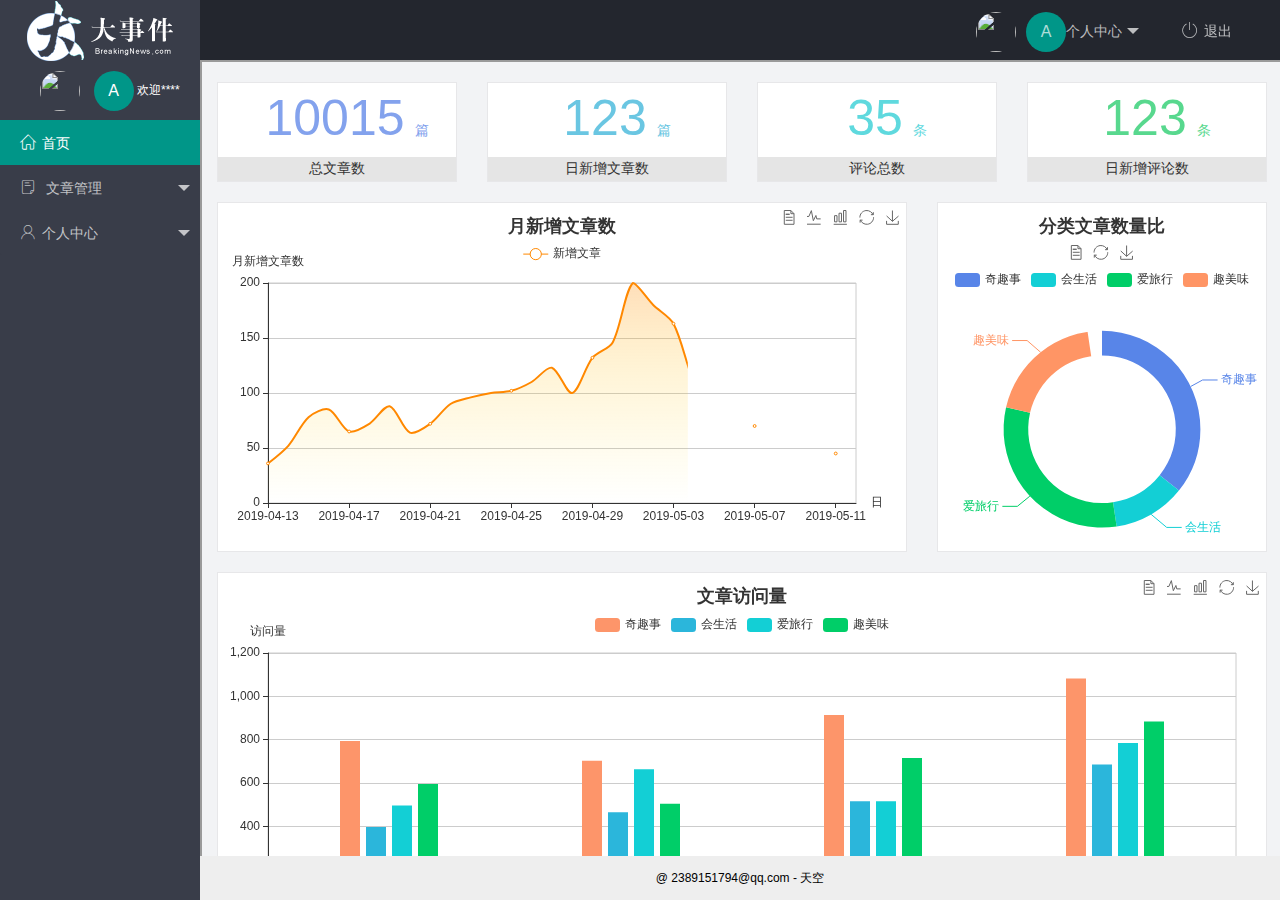
==== index.html @ f1000de2 "完成了主页功能的开发" ====
<!DOCTYPE html>
<html lang="zh">
	<head>
		<meta charset="UTF-8">
		<meta name="viewport" content="width=device-width, initial-scale=1.0">
		<meta http-equiv="X-UA-Compatible" content="ie=edge">
		<link rel="stylesheet" type="text/css" href="assets/lib/layui/css/layui.css" />
		<link rel="stylesheet" type="text/css" href="assets/fonts/iconfont.css" />
		<link rel="stylesheet" type="text/css" href="assets/css/index.css" />
		<title>后台主页</title>
	</head>
	<body>
		<div class="layui-layout layui-layout-admin">
			<div class="layui-header">
				<div class="layui-logo layui-hide-xs layui-bg-black">
					<img src="assets/images/logo.png">
				</div>

				<ul class="layui-nav layui-layout-right">
					<li class="layui-nav-item layui-hide layui-show-md-inline-block">
						<a href="javascript:;">
							<img src="//tva1.sinaimg.cn/crop.0.0.118.118.180/5db11ff4gw1e77d3nqrv8j203b03cweg.jpg"
								class="layui-nav-img"><span class="text-avatar">A</span>个人中心</a>
						<dl class="layui-nav-child">
							<dd><a href="">基本资料</a></dd>
							<dd><a href="">更换头像</a></dd>
							<dd><a href="">重置密码</a></dd>
						</dl>
					</li>
					<li class="layui-nav-item" lay-header-event="menuRight" lay-unselect>
						<a id="btnlogout" href="javascript:;">
							<i class="layui-icon"><span class="iconfont icon-tuichu"></span>退出</i>
						</a>
					</li>
				</ul>
			</div>

			<div class="layui-side layui-bg-black">
				<div class="layui-side-scroll">
					<div class="touxiang">
						<img src="//tva1.sinaimg.cn/crop.0.0.118.118.180/5db11ff4gw1e77d3nqrv8j203b03cweg.jpg"
							class="layui-nav-img">
						<span class="text-avatar">A</span>
						<span id="welcome">欢迎****</span>
					</div>
					<!-- 左侧导航区域（可配合layui已有的垂直导航） -->
					<ul class="layui-nav layui-nav-tree" lay-shrink="all">
						<li class="layui-nav-item layui-this"><a href="home/dashboard.html" target="fm"><span
									class="iconfont icon-home"></span>首页</a></li>
						<li class="layui-nav-item">
							<a class="" href="javascript:;">
								<span class="iconfont icon-16"></span>
								文章管理</a>
							<dl class="layui-nav-child">
								<dd><a href="javascript:;"><i class="layui-icon layui-icon-app"></i>文章类别</a></dd>
								<dd><a href="javascript:;"><i class="layui-icon layui-icon-app"></i>文章列表</a></dd>
								<dd><a href="javascript:;"><i class="layui-icon layui-icon-app"></i>发布文章</a></dd>
							</dl>
						</li>
						<li class="layui-nav-item">
							<a href="javascript:;">
								<span class="iconfont icon-user"></span>个人中心</a>
							<dl class="layui-nav-child">
								<dd><a href="javascript:;"><i class="layui-icon layui-icon-app"></i>基本资料</a></dd>
								<dd><a href="javascript:;"><i class="layui-icon layui-icon-app"></i>更换头像</a></dd>
								<dd><a href="javascript:;"><i class="layui-icon layui-icon-app"></i>重置密码</a></dd>
							</dl>
						</li>
					</ul>
				</div>
			</div>

			<div class="layui-body">
				<!-- 内容主体区域 -->
				<iframe name="fm" src="home/dashboard.html"></iframe>
			</div>

			<div class="layui-footer">
				<!-- 底部固定区域 -->
				@ 2389151794@qq.com - 天空
			</div>
		</div>
		<!-- 导入layui的js文件 -->
		<script src="assets/lib/layui/layui.all.js" type="text/javascript" charset="utf-8"></script>
		<!-- 导入jQuery -->
		<script src="./assets/lib/jquery.js" type="text/javascript" charset="utf-8"></script>
		<!-- 导入拼接url的js文件 -->
		<script src="assets/js/baseAPI.js" type="text/javascript" charset="utf-8"></script>
		<!-- 导入自己的js文件 -->
		<script src="assets/js/index.js" type="text/javascript" charset="utf-8"></script>
		<script>
			//JS 
			layui.use(['element', 'layer', 'util'], function() {
				var element = layui.element,
					layer = layui.layer,
					util = layui.util,
					$ = layui.$;

				//头部事件
				util.event('lay-header-event', {
					//左侧菜单事件
					menuLeft: function(othis) {
						layer.msg('展开左侧菜单的操作', {
							icon: 0
						});
					},
					// menuRight: function() {
					// 	layer.open({
					// 		type: 1,
					// 		content: '<div style="padding: 15px;">处理右侧面板的操作</div>',
					// 		area: ['260px', '100%'],
					// 		offset: 'rt' //右上角
					// 			,
					// 		anim: 5,
					// 		shadeClose: true
					// 	});
					// }
				});

			});
		</script>
	</body>
</html>
---- assets/lib/layui/css/layui.css ----
/** layui-v2.5.5 MIT License By https://www.layui.com */
 .layui-inline,img{display:inline-block;vertical-align:middle}h1,h2,h3,h4,h5,h6{font-weight:400}.layui-edge,.layui-header,.layui-inline,.layui-main{position:relative}.layui-body,.layui-edge,.layui-elip{overflow:hidden}.layui-btn,.layui-edge,.layui-inline,img{vertical-align:middle}.layui-btn,.layui-disabled,.layui-icon,.layui-unselect{-moz-user-select:none;-webkit-user-select:none;-ms-user-select:none}.layui-elip,.layui-form-checkbox span,.layui-form-pane .layui-form-label{text-overflow:ellipsis;white-space:nowrap}.layui-breadcrumb,.layui-tree-btnGroup{visibility:hidden}blockquote,body,button,dd,div,dl,dt,form,h1,h2,h3,h4,h5,h6,input,li,ol,p,pre,td,textarea,th,ul{margin:0;padding:0;-webkit-tap-highlight-color:rgba(0,0,0,0)}a:active,a:hover{outline:0}img{border:none}li{list-style:none}table{border-collapse:collapse;border-spacing:0}h4,h5,h6{font-size:100%}button,input,optgroup,option,select,textarea{font-family:inherit;font-size:inherit;font-style:inherit;font-weight:inherit;outline:0}pre{white-space:pre-wrap;white-space:-moz-pre-wrap;white-space:-pre-wrap;white-space:-o-pre-wrap;word-wrap:break-word}body{line-height:24px;font:14px Helvetica Neue,Helvetica,PingFang SC,Tahoma,Arial,sans-serif}hr{height:1px;margin:10px 0;border:0;clear:both}a{color:#333;text-decoration:none}a:hover{color:#777}a cite{font-style:normal;*cursor:pointer}.layui-border-box,.layui-border-box *{box-sizing:border-box}.layui-box,.layui-box *{box-sizing:content-box}.layui-clear{clear:both;*zoom:1}.layui-clear:after{content:'\20';clear:both;*zoom:1;display:block;height:0}.layui-inline{*display:inline;*zoom:1}.layui-edge{display:inline-block;width:0;height:0;border-width:6px;border-style:dashed;border-color:transparent}.layui-edge-top{top:-4px;border-bottom-color:#999;border-bottom-style:solid}.layui-edge-right{border-left-color:#999;border-left-style:solid}.layui-edge-bottom{top:2px;border-top-color:#999;border-top-style:solid}.layui-edge-left{border-right-color:#999;border-right-style:solid}.layui-disabled,.layui-disabled:hover{color:#d2d2d2!important;cursor:not-allowed!important}.layui-circle{border-radius:100%}.layui-show{display:block!important}.layui-hide{display:none!important}@font-face{font-family:layui-icon;src:url(../font/iconfont.eot?v=250);src:url(../font/iconfont.eot?v=250#iefix) format('embedded-opentype'),url(../font/iconfont.woff2?v=250) format('woff2'),url(../font/iconfont.woff?v=250) format('woff'),url(../font/iconfont.ttf?v=250) format('truetype'),url(../font/iconfont.svg?v=250#layui-icon) format('svg')}.layui-icon{font-family:layui-icon!important;font-size:16px;font-style:normal;-webkit-font-smoothing:antialiased;-moz-osx-font-smoothing:grayscale}.layui-icon-reply-fill:before{content:"\e611"}.layui-icon-set-fill:before{content:"\e614"}.layui-icon-menu-fill:before{content:"\e60f"}.layui-icon-search:before{content:"\e615"}.layui-icon-share:before{content:"\e641"}.layui-icon-set-sm:before{content:"\e620"}.layui-icon-engine:before{content:"\e628"}.layui-icon-close:before{content:"\1006"}.layui-icon-close-fill:before{content:"\1007"}.layui-icon-chart-screen:before{content:"\e629"}.layui-icon-star:before{content:"\e600"}.layui-icon-circle-dot:before{content:"\e617"}.layui-icon-chat:before{content:"\e606"}.layui-icon-release:before{content:"\e609"}.layui-icon-list:before{content:"\e60a"}.layui-icon-chart:before{content:"\e62c"}.layui-icon-ok-circle:before{content:"\1005"}.layui-icon-layim-theme:before{content:"\e61b"}.layui-icon-table:before{content:"\e62d"}.layui-icon-right:before{content:"\e602"}.layui-icon-left:before{content:"\e603"}.layui-icon-cart-simple:before{content:"\e698"}.layui-icon-face-cry:before{content:"\e69c"}.layui-icon-face-smile:before{content:"\e6af"}.layui-icon-survey:before{content:"\e6b2"}.layui-icon-tree:before{content:"\e62e"}.layui-icon-upload-circle:before{content:"\e62f"}.layui-icon-add-circle:before{content:"\e61f"}.layui-icon-download-circle:before{content:"\e601"}.layui-icon-templeate-1:before{content:"\e630"}.layui-icon-util:before{content:"\e631"}.layui-icon-face-surprised:before{content:"\e664"}.layui-icon-edit:before{content:"\e642"}.layui-icon-speaker:before{content:"\e645"}.layui-icon-down:before{content:"\e61a"}.layui-icon-file:before{content:"\e621"}.layui-icon-layouts:before{content:"\e632"}.layui-icon-rate-half:before{content:"\e6c9"}.layui-icon-add-circle-fine:before{content:"\e608"}.layui-icon-prev-circle:before{content:"\e633"}.layui-icon-read:before{content:"\e705"}.layui-icon-404:before{content:"\e61c"}.layui-icon-carousel:before{content:"\e634"}.layui-icon-help:before{content:"\e607"}.layui-icon-code-circle:before{content:"\e635"}.layui-icon-water:before{content:"\e636"}.layui-icon-username:before{content:"\e66f"}.layui-icon-find-fill:before{content:"\e670"}.layui-icon-about:before{content:"\e60b"}.layui-icon-location:before{content:"\e715"}.layui-icon-up:before{content:"\e619"}.layui-icon-pause:before{content:"\e651"}.layui-icon-date:before{content:"\e637"}.layui-icon-layim-uploadfile:before{content:"\e61d"}.layui-icon-delete:before{content:"\e640"}.layui-icon-play:before{content:"\e652"}.layui-icon-top:before{content:"\e604"}.layui-icon-friends:before{content:"\e612"}.layui-icon-refresh-3:before{content:"\e9aa"}.layui-icon-ok:before{content:"\e605"}.layui-icon-layer:before{content:"\e638"}.layui-icon-face-smile-fine:before{content:"\e60c"}.layui-icon-dollar:before{content:"\e659"}.layui-icon-group:before{content:"\e613"}.layui-icon-layim-download:before{content:"\e61e"}.layui-icon-picture-fine:before{content:"\e60d"}.layui-icon-link:before{content:"\e64c"}.layui-icon-diamond:before{content:"\e735"}.layui-icon-log:before{content:"\e60e"}.layui-icon-rate-solid:before{content:"\e67a"}.layui-icon-fonts-del:before{content:"\e64f"}.layui-icon-unlink:before{content:"\e64d"}.layui-icon-fonts-clear:before{content:"\e639"}.layui-icon-triangle-r:before{content:"\e623"}.layui-icon-circle:before{content:"\e63f"}.layui-icon-radio:before{content:"\e643"}.layui-icon-align-center:before{content:"\e647"}.layui-icon-align-right:before{content:"\e648"}.layui-icon-align-left:before{content:"\e649"}.layui-icon-loading-1:before{content:"\e63e"}.layui-icon-return:before{content:"\e65c"}.layui-icon-fonts-strong:before{content:"\e62b"}.layui-icon-upload:before{content:"\e67c"}.layui-icon-dialogue:before{content:"\e63a"}.layui-icon-video:before{content:"\e6ed"}.layui-icon-headset:before{content:"\e6fc"}.layui-icon-cellphone-fine:before{content:"\e63b"}.layui-icon-add-1:before{content:"\e654"}.layui-icon-face-smile-b:before{content:"\e650"}.layui-icon-fonts-html:before{content:"\e64b"}.layui-icon-form:before{content:"\e63c"}.layui-icon-cart:before{content:"\e657"}.layui-icon-camera-fill:before{content:"\e65d"}.layui-icon-tabs:before{content:"\e62a"}.layui-icon-fonts-code:before{content:"\e64e"}.layui-icon-fire:before{content:"\e756"}.layui-icon-set:before{content:"\e716"}.layui-icon-fonts-u:before{content:"\e646"}.layui-icon-triangle-d:before{content:"\e625"}.layui-icon-tips:before{content:"\e702"}.layui-icon-picture:before{content:"\e64a"}.layui-icon-more-vertical:before{content:"\e671"}.layui-icon-flag:before{content:"\e66c"}.layui-icon-loading:before{content:"\e63d"}.layui-icon-fonts-i:before{content:"\e644"}.layui-icon-refresh-1:before{content:"\e666"}.layui-icon-rmb:before{content:"\e65e"}.layui-icon-home:before{content:"\e68e"}.layui-icon-user:before{content:"\e770"}.layui-icon-notice:before{content:"\e667"}.layui-icon-login-weibo:before{content:"\e675"}.layui-icon-voice:before{content:"\e688"}.layui-icon-upload-drag:before{content:"\e681"}.layui-icon-login-qq:before{content:"\e676"}.layui-icon-snowflake:before{content:"\e6b1"}.layui-icon-file-b:before{content:"\e655"}.layui-icon-template:before{content:"\e663"}.layui-icon-auz:before{content:"\e672"}.layui-icon-console:before{content:"\e665"}.layui-icon-app:before{content:"\e653"}.layui-icon-prev:before{content:"\e65a"}.layui-icon-website:before{content:"\e7ae"}.layui-icon-next:before{content:"\e65b"}.layui-icon-component:before{content:"\e857"}.layui-icon-more:before{content:"\e65f"}.layui-icon-login-wechat:before{content:"\e677"}.layui-icon-shrink-right:before{content:"\e668"}.layui-icon-spread-left:before{content:"\e66b"}.layui-icon-camera:before{content:"\e660"}.layui-icon-note:before{content:"\e66e"}.layui-icon-refresh:before{content:"\e669"}.layui-icon-female:before{content:"\e661"}.layui-icon-male:before{content:"\e662"}.layui-icon-password:before{content:"\e673"}.layui-icon-senior:before{content:"\e674"}.layui-icon-theme:before{content:"\e66a"}.layui-icon-tread:before{content:"\e6c5"}.layui-icon-praise:before{content:"\e6c6"}.layui-icon-star-fill:before{content:"\e658"}.layui-icon-rate:before{content:"\e67b"}.layui-icon-template-1:before{content:"\e656"}.layui-icon-vercode:before{content:"\e679"}.layui-icon-cellphone:before{content:"\e678"}.layui-icon-screen-full:before{content:"\e622"}.layui-icon-screen-restore:before{content:"\e758"}.layui-icon-cols:before{content:"\e610"}.layui-icon-export:before{content:"\e67d"}.layui-icon-print:before{content:"\e66d"}.layui-icon-slider:before{content:"\e714"}.layui-icon-addition:before{content:"\e624"}.layui-icon-subtraction:before{content:"\e67e"}.layui-icon-service:before{content:"\e626"}.layui-icon-transfer:before{content:"\e691"}.layui-main{width:1140px;margin:0 auto}.layui-header{z-index:1000;height:60px}.layui-header a:hover{transition:all .5s;-webkit-transition:all .5s}.layui-side{position:fixed;left:0;top:0;bottom:0;z-index:999;width:200px;overflow-x:hidden}.layui-side-scroll{position:relative;width:220px;height:100%;overflow-x:hidden}.layui-body{position:absolute;left:200px;right:0;top:0;bottom:0;z-index:998;width:auto;overflow-y:auto;box-sizing:border-box}.layui-layout-body{overflow:hidden}.layui-layout-admin .layui-header{background-color:#23262E}.layui-layout-admin .layui-side{top:60px;width:200px;overflow-x:hidden}.layui-layout-admin .layui-body{position:fixed;top:60px;bottom:44px}.layui-layout-admin .layui-main{width:auto;margin:0 15px}.layui-layout-admin .layui-footer{position:fixed;left:200px;right:0;bottom:0;height:44px;line-height:44px;padding:0 15px;background-color:#eee}.layui-layout-admin .layui-logo{position:absolute;left:0;top:0;width:200px;height:100%;line-height:60px;text-align:center;color:#009688;font-size:16px}.layui-layout-admin .layui-header .layui-nav{background:0 0}.layui-layout-left{position:absolute!important;left:200px;top:0}.layui-layout-right{position:absolute!important;right:0;top:0}.layui-container{position:relative;margin:0 auto;padding:0 15px;box-sizing:border-box}.layui-fluid{position:relative;margin:0 auto;padding:0 15px}.layui-row:after,.layui-row:before{content:'';display:block;clear:both}.layui-col-lg1,.layui-col-lg10,.layui-col-lg11,.layui-col-lg12,.layui-col-lg2,.layui-col-lg3,.layui-col-lg4,.layui-col-lg5,.layui-col-lg6,.layui-col-lg7,.layui-col-lg8,.layui-col-lg9,.layui-col-md1,.layui-col-md10,.layui-col-md11,.layui-col-md12,.layui-col-md2,.layui-col-md3,.layui-col-md4,.layui-col-md5,.layui-col-md6,.layui-col-md7,.layui-col-md8,.layui-col-md9,.layui-col-sm1,.layui-col-sm10,.layui-col-sm11,.layui-col-sm12,.layui-col-sm2,.layui-col-sm3,.layui-col-sm4,.layui-col-sm5,.layui-col-sm6,.layui-col-sm7,.layui-col-sm8,.layui-col-sm9,.layui-col-xs1,.layui-col-xs10,.layui-col-xs11,.layui-col-xs12,.layui-col-xs2,.layui-col-xs3,.layui-col-xs4,.layui-col-xs5,.layui-col-xs6,.layui-col-xs7,.layui-col-xs8,.layui-col-xs9{position:relative;display:block;box-sizing:border-box}.layui-col-xs1,.layui-col-xs10,.layui-col-xs11,.layui-col-xs12,.layui-col-xs2,.layui-col-xs3,.layui-col-xs4,.layui-col-xs5,.layui-col-xs6,.layui-col-xs7,.layui-col-xs8,.layui-col-xs9{float:left}.layui-col-xs1{width:8.33333333%}.layui-col-xs2{width:16.66666667%}.layui-col-xs3{width:25%}.layui-col-xs4{width:33.33333333%}.layui-col-xs5{width:41.66666667%}.layui-col-xs6{width:50%}.layui-col-xs7{width:58.33333333%}.layui-col-xs8{width:66.66666667%}.layui-col-xs9{width:75%}.layui-col-xs10{width:83.33333333%}.layui-col-xs11{width:91.66666667%}.layui-col-xs12{width:100%}.layui-col-xs-offset1{margin-left:8.33333333%}.layui-col-xs-offset2{margin-left:16.66666667%}.layui-col-xs-offset3{margin-left:25%}.layui-col-xs-offset4{margin-left:33.33333333%}.layui-col-xs-offset5{margin-left:41.66666667%}.layui-col-xs-offset6{margin-left:50%}.layui-col-xs-offset7{margin-left:58.33333333%}.layui-col-xs-offset8{margin-left:66.66666667%}.layui-col-xs-offset9{margin-left:75%}.layui-col-xs-offset10{margin-left:83.33333333%}.layui-col-xs-offset11{margin-left:91.66666667%}.layui-col-xs-offset12{margin-left:100%}@media screen and (max-width:768px){.layui-hide-xs{display:none!important}.layui-show-xs-block{display:block!important}.layui-show-xs-inline{display:inline!important}.layui-show-xs-inline-block{display:inline-block!important}}@media screen and (min-width:768px){.layui-container{width:750px}.layui-hide-sm{display:none!important}.layui-show-sm-block{display:block!important}.layui-show-sm-inline{display:inline!important}.layui-show-sm-inline-block{display:inline-block!important}.layui-col-sm1,.layui-col-sm10,.layui-col-sm11,.layui-col-sm12,.layui-col-sm2,.layui-col-sm3,.layui-col-sm4,.layui-col-sm5,.layui-col-sm6,.layui-col-sm7,.layui-col-sm8,.layui-col-sm9{float:left}.layui-col-sm1{width:8.33333333%}.layui-col-sm2{width:16.66666667%}.layui-col-sm3{width:25%}.layui-col-sm4{width:33.33333333%}.layui-col-sm5{width:41.66666667%}.layui-col-sm6{width:50%}.layui-col-sm7{width:58.33333333%}.layui-col-sm8{width:66.66666667%}.layui-col-sm9{width:75%}.layui-col-sm10{width:83.33333333%}.layui-col-sm11{width:91.66666667%}.layui-col-sm12{width:100%}.layui-col-sm-offset1{margin-left:8.33333333%}.layui-col-sm-offset2{margin-left:16.66666667%}.layui-col-sm-offset3{margin-left:25%}.layui-col-sm-offset4{margin-left:33.33333333%}.layui-col-sm-offset5{margin-left:41.66666667%}.layui-col-sm-offset6{margin-left:50%}.layui-col-sm-offset7{margin-left:58.33333333%}.layui-col-sm-offset8{margin-left:66.66666667%}.layui-col-sm-offset9{margin-left:75%}.layui-col-sm-offset10{margin-left:83.33333333%}.layui-col-sm-offset11{margin-left:91.66666667%}.layui-col-sm-offset12{margin-left:100%}}@media screen and (min-width:992px){.layui-container{width:970px}.layui-hide-md{display:none!important}.layui-show-md-block{display:block!important}.layui-show-md-inline{display:inline!important}.layui-show-md-inline-block{display:inline-block!important}.layui-col-md1,.layui-col-md10,.layui-col-md11,.layui-col-md12,.layui-col-md2,.layui-col-md3,.layui-col-md4,.layui-col-md5,.layui-col-md6,.layui-col-md7,.layui-col-md8,.layui-col-md9{float:left}.layui-col-md1{width:8.33333333%}.layui-col-md2{width:16.66666667%}.layui-col-md3{width:25%}.layui-col-md4{width:33.33333333%}.layui-col-md5{width:41.66666667%}.layui-col-md6{width:50%}.layui-col-md7{width:58.33333333%}.layui-col-md8{width:66.66666667%}.layui-col-md9{width:75%}.layui-col-md10{width:83.33333333%}.layui-col-md11{width:91.66666667%}.layui-col-md12{width:100%}.layui-col-md-offset1{margin-left:8.33333333%}.layui-col-md-offset2{margin-left:16.66666667%}.layui-col-md-offset3{margin-left:25%}.layui-col-md-offset4{margin-left:33.33333333%}.layui-col-md-offset5{margin-left:41.66666667%}.layui-col-md-offset6{margin-left:50%}.layui-col-md-offset7{margin-left:58.33333333%}.layui-col-md-offset8{margin-left:66.66666667%}.layui-col-md-offset9{margin-left:75%}.layui-col-md-offset10{margin-left:83.33333333%}.layui-col-md-offset11{margin-left:91.66666667%}.layui-col-md-offset12{margin-left:100%}}@media screen and (min-width:1200px){.layui-container{width:1170px}.layui-hide-lg{display:none!important}.layui-show-lg-block{display:block!important}.layui-show-lg-inline{display:inline!important}.layui-show-lg-inline-block{display:inline-block!important}.layui-col-lg1,.layui-col-lg10,.layui-col-lg11,.layui-col-lg12,.layui-col-lg2,.layui-col-lg3,.layui-col-lg4,.layui-col-lg5,.layui-col-lg6,.layui-col-lg7,.layui-col-lg8,.layui-col-lg9{float:left}.layui-col-lg1{width:8.33333333%}.layui-col-lg2{width:16.66666667%}.layui-col-lg3{width:25%}.layui-col-lg4{width:33.33333333%}.layui-col-lg5{width:41.66666667%}.layui-col-lg6{width:50%}.layui-col-lg7{width:58.33333333%}.layui-col-lg8{width:66.66666667%}.layui-col-lg9{width:75%}.layui-col-lg10{width:83.33333333%}.layui-col-lg11{width:91.66666667%}.layui-col-lg12{width:100%}.layui-col-lg-offset1{margin-left:8.33333333%}.layui-col-lg-offset2{margin-left:16.66666667%}.layui-col-lg-offset3{margin-left:25%}.layui-col-lg-offset4{margin-left:33.33333333%}.layui-col-lg-offset5{margin-left:41.66666667%}.layui-col-lg-offset6{margin-left:50%}.layui-col-lg-offset7{margin-left:58.33333333%}.layui-col-lg-offset8{margin-left:66.66666667%}.layui-col-lg-offset9{margin-left:75%}.layui-col-lg-offset10{margin-left:83.33333333%}.layui-col-lg-offset11{margin-left:91.66666667%}.layui-col-lg-offset12{margin-left:100%}}.layui-col-space1{margin:-.5px}.layui-col-space1>*{padding:.5px}.layui-col-space3{margin:-1.5px}.layui-col-space3>*{padding:1.5px}.layui-col-space5{margin:-2.5px}.layui-col-space5>*{padding:2.5px}.layui-col-space8{margin:-3.5px}.layui-col-space8>*{padding:3.5px}.layui-col-space10{margin:-5px}.layui-col-space10>*{padding:5px}.layui-col-space12{margin:-6px}.layui-col-space12>*{padding:6px}.layui-col-space15{margin:-7.5px}.layui-col-space15>*{padding:7.5px}.layui-col-space18{margin:-9px}.layui-col-space18>*{padding:9px}.layui-col-space20{margin:-10px}.layui-col-space20>*{padding:10px}.layui-col-space22{margin:-11px}.layui-col-space22>*{padding:11px}.layui-col-space25{margin:-12.5px}.layui-col-space25>*{padding:12.5px}.layui-col-space30{margin:-15px}.layui-col-space30>*{padding:15px}.layui-btn,.layui-input,.layui-select,.layui-textarea,.layui-upload-button{outline:0;-webkit-appearance:none;transition:all .3s;-webkit-transition:all .3s;box-sizing:border-box}.layui-elem-quote{margin-bottom:10px;padding:15px;line-height:22px;border-left:5px solid #009688;border-radius:0 2px 2px 0;background-color:#f2f2f2}.layui-quote-nm{border-style:solid;border-width:1px 1px 1px 5px;background:0 0}.layui-elem-field{margin-bottom:10px;padding:0;border-width:1px;border-style:solid}.layui-elem-field legend{margin-left:20px;padding:0 10px;font-size:20px;font-weight:300}.layui-field-title{margin:10px 0 20px;border-width:1px 0 0}.layui-field-box{padding:10px 15px}.layui-field-title .layui-field-box{padding:10px 0}.layui-progress{position:relative;height:6px;border-radius:20px;background-color:#e2e2e2}.layui-progress-bar{position:absolute;left:0;top:0;width:0;max-width:100%;height:6px;border-radius:20px;text-align:right;background-color:#5FB878;transition:all .3s;-webkit-transition:all .3s}.layui-progress-big,.layui-progress-big .layui-progress-bar{height:18px;line-height:18px}.layui-progress-text{position:relative;top:-20px;line-height:18px;font-size:12px;color:#666}.layui-progress-big .layui-progress-text{position:static;padding:0 10px;color:#fff}.layui-collapse{border-width:1px;border-style:solid;border-radius:2px}.layui-colla-content,.layui-colla-item{border-top-width:1px;border-top-style:solid}.layui-colla-item:first-child{border-top:none}.layui-colla-title{position:relative;height:42px;line-height:42px;padding:0 15px 0 35px;color:#333;background-color:#f2f2f2;cursor:pointer;font-size:14px;overflow:hidden}.layui-colla-content{display:none;padding:10px 15px;line-height:22px;color:#666}.layui-colla-icon{position:absolute;left:15px;top:0;font-size:14px}.layui-card{margin-bottom:15px;border-radius:2px;background-color:#fff;box-shadow:0 1px 2px 0 rgba(0,0,0,.05)}.layui-card:last-child{margin-bottom:0}.layui-card-header{position:relative;height:42px;line-height:42px;padding:0 15px;border-bottom:1px solid #f6f6f6;color:#333;border-radius:2px 2px 0 0;font-size:14px}.layui-bg-black,.layui-bg-blue,.layui-bg-cyan,.layui-bg-green,.layui-bg-orange,.layui-bg-red{color:#fff!important}.layui-card-body{position:relative;padding:10px 15px;line-height:24px}.layui-card-body[pad15]{padding:15px}.layui-card-body[pad20]{padding:20px}.layui-card-body .layui-table{margin:5px 0}.layui-card .layui-tab{margin:0}.layui-panel-window{position:relative;padding:15px;border-radius:0;border-top:5px solid #E6E6E6;background-color:#fff}.layui-auxiliar-moving{position:fixed;left:0;right:0;top:0;bottom:0;width:100%;height:100%;background:0 0;z-index:9999999999}.layui-form-label,.layui-form-mid,.layui-form-select,.layui-input-block,.layui-input-inline,.layui-textarea{position:relative}.layui-bg-red{background-color:#FF5722!important}.layui-bg-orange{background-color:#FFB800!important}.layui-bg-green{background-color:#009688!important}.layui-bg-cyan{background-color:#2F4056!important}.layui-bg-blue{background-color:#1E9FFF!important}.layui-bg-black{background-color:#393D49!important}.layui-bg-gray{background-color:#eee!important;color:#666!important}.layui-badge-rim,.layui-colla-content,.layui-colla-item,.layui-collapse,.layui-elem-field,.layui-form-pane .layui-form-item[pane],.layui-form-pane .layui-form-label,.layui-input,.layui-layedit,.layui-layedit-tool,.layui-quote-nm,.layui-select,.layui-tab-bar,.layui-tab-card,.layui-tab-title,.layui-tab-title .layui-this:after,.layui-textarea{border-color:#e6e6e6}.layui-timeline-item:before,hr{background-color:#e6e6e6}.layui-text{line-height:22px;font-size:14px;color:#666}.layui-text h1,.layui-text h2,.layui-text h3{font-weight:500;color:#333}.layui-text h1{font-size:30px}.layui-text h2{font-size:24px}.layui-text h3{font-size:18px}.layui-text a:not(.layui-btn){color:#01AAED}.layui-text a:not(.layui-btn):hover{text-decoration:underline}.layui-text ul{padding:5px 0 5px 15px}.layui-text ul li{margin-top:5px;list-style-type:disc}.layui-text em,.layui-word-aux{color:#999!important;padding:0 5px!important}.layui-btn{display:inline-block;height:38px;line-height:38px;padding:0 18px;background-color:#009688;color:#fff;white-space:nowrap;text-align:center;font-size:14px;border:none;border-radius:2px;cursor:pointer}.layui-btn:hover{opacity:.8;filter:alpha(opacity=80);color:#fff}.layui-btn:active{opacity:1;filter:alpha(opacity=100)}.layui-btn+.layui-btn{margin-left:10px}.layui-btn-container{font-size:0}.layui-btn-container .layui-btn{margin-right:10px;margin-bottom:10px}.layui-btn-container .layui-btn+.layui-btn{margin-left:0}.layui-table .layui-btn-container .layui-btn{margin-bottom:9px}.layui-btn-radius{border-radius:100px}.layui-btn .layui-icon{margin-right:3px;font-size:18px;vertical-align:bottom;vertical-align:middle\9}.layui-btn-primary{border:1px solid #C9C9C9;background-color:#fff;color:#555}.layui-btn-primary:hover{border-color:#009688;color:#333}.layui-btn-normal{background-color:#1E9FFF}.layui-btn-warm{background-color:#FFB800}.layui-btn-danger{background-color:#FF5722}.layui-btn-checked{background-color:#5FB878}.layui-btn-disabled,.layui-btn-disabled:active,.layui-btn-disabled:hover{border:1px solid #e6e6e6;background-color:#FBFBFB;color:#C9C9C9;cursor:not-allowed;opacity:1}.layui-btn-lg{height:44px;line-height:44px;padding:0 25px;font-size:16px}.layui-btn-sm{height:30px;line-height:30px;padding:0 10px;font-size:12px}.layui-btn-sm i{font-size:16px!important}.layui-btn-xs{height:22px;line-height:22px;padding:0 5px;font-size:12px}.layui-btn-xs i{font-size:14px!important}.layui-btn-group{display:inline-block;vertical-align:middle;font-size:0}.layui-btn-group .layui-btn{margin-left:0!important;margin-right:0!important;border-left:1px solid rgba(255,255,255,.5);border-radius:0}.layui-btn-group .layui-btn-primary{border-left:none}.layui-btn-group .layui-btn-primary:hover{border-color:#C9C9C9;color:#009688}.layui-btn-group .layui-btn:first-child{border-left:none;border-radius:2px 0 0 2px}.layui-btn-group .layui-btn-primary:first-child{border-left:1px solid #c9c9c9}.layui-btn-group .layui-btn:last-child{border-radius:0 2px 2px 0}.layui-btn-group .layui-btn+.layui-btn{margin-left:0}.layui-btn-group+.layui-btn-group{margin-left:10px}.layui-btn-fluid{width:100%}.layui-input,.layui-select,.layui-textarea{height:38px;line-height:1.3;line-height:38px\9;border-width:1px;border-style:solid;background-color:#fff;border-radius:2px}.layui-input::-webkit-input-placeholder,.layui-select::-webkit-input-placeholder,.layui-textarea::-webkit-input-placeholder{line-height:1.3}.layui-input,.layui-textarea{display:block;width:100%;padding-left:10px}.layui-input:hover,.layui-textarea:hover{border-color:#D2D2D2!important}.layui-input:focus,.layui-textarea:focus{border-color:#C9C9C9!important}.layui-textarea{min-height:100px;height:auto;line-height:20px;padding:6px 10px;resize:vertical}.layui-select{padding:0 10px}.layui-form input[type=checkbox],.layui-form input[type=radio],.layui-form select{display:none}.layui-form [lay-ignore]{display:initial}.layui-form-item{margin-bottom:15px;clear:both;*zoom:1}.layui-form-item:after{content:'\20';clear:both;*zoom:1;display:block;height:0}.layui-form-label{float:left;display:block;padding:9px 15px;width:80px;font-weight:400;line-height:20px;text-align:right}.layui-form-label-col{display:block;float:none;padding:9px 0;line-height:20px;text-align:left}.layui-form-item .layui-inline{margin-bottom:5px;margin-right:10px}.layui-input-block{margin-left:110px;min-height:36px}.layui-input-inline{display:inline-block;vertical-align:middle}.layui-form-item .layui-input-inline{float:left;width:190px;margin-right:10px}.layui-form-text .layui-input-inline{width:auto}.layui-form-mid{float:left;display:block;padding:9px 0!important;line-height:20px;margin-right:10px}.layui-form-danger+.layui-form-select .layui-input,.layui-form-danger:focus{border-color:#FF5722!important}.layui-form-select .layui-input{padding-right:30px;cursor:pointer}.layui-form-select .layui-edge{position:absolute;right:10px;top:50%;margin-top:-3px;cursor:pointer;border-width:6px;border-top-color:#c2c2c2;border-top-style:solid;transition:all .3s;-webkit-transition:all .3s}.layui-form-select dl{display:none;position:absolute;left:0;top:42px;padding:5px 0;z-index:899;min-width:100%;border:1px solid #d2d2d2;max-height:300px;overflow-y:auto;background-color:#fff;border-radius:2px;box-shadow:0 2px 4px rgba(0,0,0,.12);box-sizing:border-box}.layui-form-select dl dd,.layui-form-select dl dt{padding:0 10px;line-height:36px;white-space:nowrap;overflow:hidden;text-overflow:ellipsis}.layui-form-select dl dt{font-size:12px;color:#999}.layui-form-select dl dd{cursor:pointer}.layui-form-select dl dd:hover{background-color:#f2f2f2;-webkit-transition:.5s all;transition:.5s all}.layui-form-select .layui-select-group dd{padding-left:20px}.layui-form-select dl dd.layui-select-tips{padding-left:10px!important;color:#999}.layui-form-select dl dd.layui-this{background-color:#5FB878;color:#fff}.layui-form-checkbox,.layui-form-select dl dd.layui-disabled{background-color:#fff}.layui-form-selected dl{display:block}.layui-form-checkbox,.layui-form-checkbox *,.layui-form-switch{display:inline-block;vertical-align:middle}.layui-form-selected .layui-edge{margin-top:-9px;-webkit-transform:rotate(180deg);transform:rotate(180deg);margin-top:-3px\9}:root .layui-form-selected .layui-edge{margin-top:-9px\0/IE9}.layui-form-selectup dl{top:auto;bottom:42px}.layui-select-none{margin:5px 0;text-align:center;color:#999}.layui-select-disabled .layui-disabled{border-color:#eee!important}.layui-select-disabled .layui-edge{border-top-color:#d2d2d2}.layui-form-checkbox{position:relative;height:30px;line-height:30px;margin-right:10px;padding-right:30px;cursor:pointer;font-size:0;-webkit-transition:.1s linear;transition:.1s linear;box-sizing:border-box}.layui-form-checkbox span{padding:0 10px;height:100%;font-size:14px;border-radius:2px 0 0 2px;background-color:#d2d2d2;color:#fff;overflow:hidden}.layui-form-checkbox:hover span{background-color:#c2c2c2}.layui-form-checkbox i{position:absolute;right:0;top:0;width:30px;height:28px;border:1px solid #d2d2d2;border-left:none;border-radius:0 2px 2px 0;color:#fff;font-size:20px;text-align:center}.layui-form-checkbox:hover i{border-color:#c2c2c2;color:#c2c2c2}.layui-form-checked,.layui-form-checked:hover{border-color:#5FB878}.layui-form-checked span,.layui-form-checked:hover span{background-color:#5FB878}.layui-form-checked i,.layui-form-checked:hover i{color:#5FB878}.layui-form-item .layui-form-checkbox{margin-top:4px}.layui-form-checkbox[lay-skin=primary]{height:auto!important;line-height:normal!important;min-width:18px;min-height:18px;border:none!important;margin-right:0;padding-left:28px;padding-right:0;background:0 0}.layui-form-checkbox[lay-skin=primary] span{padding-left:0;padding-right:15px;line-height:18px;background:0 0;color:#666}.layui-form-checkbox[lay-skin=primary] i{right:auto;left:0;width:16px;height:16px;line-height:16px;border:1px solid #d2d2d2;font-size:12px;border-radius:2px;background-color:#fff;-webkit-transition:.1s linear;transition:.1s linear}.layui-form-checkbox[lay-skin=primary]:hover i{border-color:#5FB878;color:#fff}.layui-form-checked[lay-skin=primary] i{border-color:#5FB878!important;background-color:#5FB878;color:#fff}.layui-checkbox-disbaled[lay-skin=primary] span{background:0 0!important;color:#c2c2c2}.layui-checkbox-disbaled[lay-skin=primary]:hover i{border-color:#d2d2d2}.layui-form-item .layui-form-checkbox[lay-skin=primary]{margin-top:10px}.layui-form-switch{position:relative;height:22px;line-height:22px;min-width:35px;padding:0 5px;margin-top:8px;border:1px solid #d2d2d2;border-radius:20px;cursor:pointer;background-color:#fff;-webkit-transition:.1s linear;transition:.1s linear}.layui-form-switch i{position:absolute;left:5px;top:3px;width:16px;height:16px;border-radius:20px;background-color:#d2d2d2;-webkit-transition:.1s linear;transition:.1s linear}.layui-form-switch em{position:relative;top:0;width:25px;margin-left:21px;padding:0!important;text-align:center!important;color:#999!important;font-style:normal!important;font-size:12px}.layui-form-onswitch{border-color:#5FB878;background-color:#5FB878}.layui-checkbox-disbaled,.layui-checkbox-disbaled i{border-color:#e2e2e2!important}.layui-form-onswitch i{left:100%;margin-left:-21px;background-color:#fff}.layui-form-onswitch em{margin-left:5px;margin-right:21px;color:#fff!important}.layui-checkbox-disbaled span{background-color:#e2e2e2!important}.layui-checkbox-disbaled:hover i{color:#fff!important}[lay-radio]{display:none}.layui-form-radio,.layui-form-radio *{display:inline-block;vertical-align:middle}.layui-form-radio{line-height:28px;margin:6px 10px 0 0;padding-right:10px;cursor:pointer;font-size:0}.layui-form-radio *{font-size:14px}.layui-form-radio>i{margin-right:8px;font-size:22px;color:#c2c2c2}.layui-form-radio>i:hover,.layui-form-radioed>i{color:#5FB878}.layui-radio-disbaled>i{color:#e2e2e2!important}.layui-form-pane .layui-form-label{width:110px;padding:8px 15px;height:38px;line-height:20px;border-width:1px;border-style:solid;border-radius:2px 0 0 2px;text-align:center;background-color:#FBFBFB;overflow:hidden;box-sizing:border-box}.layui-form-pane .layui-input-inline{margin-left:-1px}.layui-form-pane .layui-input-block{margin-left:110px;left:-1px}.layui-form-pane .layui-input{border-radius:0 2px 2px 0}.layui-form-pane .layui-form-text .layui-form-label{float:none;width:100%;border-radius:2px;box-sizing:border-box;text-align:left}.layui-form-pane .layui-form-text .layui-input-inline{display:block;margin:0;top:-1px;clear:both}.layui-form-pane .layui-form-text .layui-input-block{margin:0;left:0;top:-1px}.layui-form-pane .layui-form-text .layui-textarea{min-height:100px;border-radius:0 0 2px 2px}.layui-form-pane .layui-form-checkbox{margin:4px 0 4px 10px}.layui-form-pane .layui-form-radio,.layui-form-pane .layui-form-switch{margin-top:6px;margin-left:10px}.layui-form-pane .layui-form-item[pane]{position:relative;border-width:1px;border-style:solid}.layui-form-pane .layui-form-item[pane] .layui-form-label{position:absolute;left:0;top:0;height:100%;border-width:0 1px 0 0}.layui-form-pane .layui-form-item[pane] .layui-input-inline{margin-left:110px}@media screen and (max-width:450px){.layui-form-item .layui-form-label{text-overflow:ellipsis;overflow:hidden;white-space:nowrap}.layui-form-item .layui-inline{display:block;margin-right:0;margin-bottom:20px;clear:both}.layui-form-item .layui-inline:after{content:'\20';clear:both;display:block;height:0}.layui-form-item .layui-input-inline{display:block;float:none;left:-3px;width:auto;margin:0 0 10px 112px}.layui-form-item .layui-input-inline+.layui-form-mid{margin-left:110px;top:-5px;padding:0}.layui-form-item .layui-form-checkbox{margin-right:5px;margin-bottom:5px}}.layui-layedit{border-width:1px;border-style:solid;border-radius:2px}.layui-layedit-tool{padding:3px 5px;border-bottom-width:1px;border-bottom-style:solid;font-size:0}.layedit-tool-fixed{position:fixed;top:0;border-top:1px solid #e2e2e2}.layui-layedit-tool .layedit-tool-mid,.layui-layedit-tool .layui-icon{display:inline-block;vertical-align:middle;text-align:center;font-size:14px}.layui-layedit-tool .layui-icon{position:relative;width:32px;height:30px;line-height:30px;margin:3px 5px;color:#777;cursor:pointer;border-radius:2px}.layui-layedit-tool .layui-icon:hover{color:#393D49}.layui-layedit-tool .layui-icon:active{color:#000}.layui-layedit-tool .layedit-tool-active{background-color:#e2e2e2;color:#000}.layui-layedit-tool .layui-disabled,.layui-layedit-tool .layui-disabled:hover{color:#d2d2d2;cursor:not-allowed}.layui-layedit-tool .layedit-tool-mid{width:1px;height:18px;margin:0 10px;background-color:#d2d2d2}.layedit-tool-html{width:50px!important;font-size:30px!important}.layedit-tool-b,.layedit-tool-code,.layedit-tool-help{font-size:16px!important}.layedit-tool-d,.layedit-tool-face,.layedit-tool-image,.layedit-tool-unlink{font-size:18px!important}.layedit-tool-image input{position:absolute;font-size:0;left:0;top:0;width:100%;height:100%;opacity:.01;filter:Alpha(opacity=1);cursor:pointer}.layui-layedit-iframe iframe{display:block;width:100%}#LAY_layedit_code{overflow:hidden}.layui-laypage{display:inline-block;*display:inline;*zoom:1;vertical-align:middle;margin:10px 0;font-size:0}.layui-laypage>a:first-child,.layui-laypage>a:first-child em{border-radius:2px 0 0 2px}.layui-laypage>a:last-child,.layui-laypage>a:last-child em{border-radius:0 2px 2px 0}.layui-laypage>:first-child{margin-left:0!important}.layui-laypage>:last-child{margin-right:0!important}.layui-laypage a,.layui-laypage button,.layui-laypage input,.layui-laypage select,.layui-laypage span{border:1px solid #e2e2e2}.layui-laypage a,.layui-laypage span{display:inline-block;*display:inline;*zoom:1;vertical-align:middle;padding:0 15px;height:28px;line-height:28px;margin:0 -1px 5px 0;background-color:#fff;color:#333;font-size:12px}.layui-flow-more a *,.layui-laypage input,.layui-table-view select[lay-ignore]{display:inline-block}.layui-laypage a:hover{color:#009688}.layui-laypage em{font-style:normal}.layui-laypage .layui-laypage-spr{color:#999;font-weight:700}.layui-laypage a{text-decoration:none}.layui-laypage .layui-laypage-curr{position:relative}.layui-laypage .layui-laypage-curr em{position:relative;color:#fff}.layui-laypage .layui-laypage-curr .layui-laypage-em{position:absolute;left:-1px;top:-1px;padding:1px;width:100%;height:100%;background-color:#009688}.layui-laypage-em{border-radius:2px}.layui-laypage-next em,.layui-laypage-prev em{font-family:Sim sun;font-size:16px}.layui-laypage .layui-laypage-count,.layui-laypage .layui-laypage-limits,.layui-laypage .layui-laypage-refresh,.layui-laypage .layui-laypage-skip{margin-left:10px;margin-right:10px;padding:0;border:none}.layui-laypage .layui-laypage-limits,.layui-laypage .layui-laypage-refresh{vertical-align:top}.layui-laypage .layui-laypage-refresh i{font-size:18px;cursor:pointer}.layui-laypage select{height:22px;padding:3px;border-radius:2px;cursor:pointer}.layui-laypage .layui-laypage-skip{height:30px;line-height:30px;color:#999}.layui-laypage button,.layui-laypage input{height:30px;line-height:30px;border-radius:2px;vertical-align:top;background-color:#fff;box-sizing:border-box}.layui-laypage input{width:40px;margin:0 10px;padding:0 3px;text-align:center}.layui-laypage input:focus,.layui-laypage select:focus{border-color:#009688!important}.layui-laypage button{margin-left:10px;padding:0 10px;cursor:pointer}.layui-table,.layui-table-view{margin:10px 0}.layui-flow-more{margin:10px 0;text-align:center;color:#999;font-size:14px}.layui-flow-more a{height:32px;line-height:32px}.layui-flow-more a *{vertical-align:top}.layui-flow-more a cite{padding:0 20px;border-radius:3px;background-color:#eee;color:#333;font-style:normal}.layui-flow-more a cite:hover{opacity:.8}.layui-flow-more a i{font-size:30px;color:#737383}.layui-table{width:100%;background-color:#fff;color:#666}.layui-table tr{transition:all .3s;-webkit-transition:all .3s}.layui-table th{text-align:left;font-weight:400}.layui-table tbody tr:hover,.layui-table thead tr,.layui-table-click,.layui-table-header,.layui-table-hover,.layui-table-mend,.layui-table-patch,.layui-table-tool,.layui-table-total,.layui-table-total tr,.layui-table[lay-even] tr:nth-child(even){background-color:#f2f2f2}.layui-table td,.layui-table th,.layui-table-col-set,.layui-table-fixed-r,.layui-table-grid-down,.layui-table-header,.layui-table-page,.layui-table-tips-main,.layui-table-tool,.layui-table-total,.layui-table-view,.layui-table[lay-skin=line],.layui-table[lay-skin=row]{border-width:1px;border-style:solid;border-color:#e6e6e6}.layui-table td,.layui-table th{position:relative;padding:9px 15px;min-height:20px;line-height:20px;font-size:14px}.layui-table[lay-skin=line] td,.layui-table[lay-skin=line] th{border-width:0 0 1px}.layui-table[lay-skin=row] td,.layui-table[lay-skin=row] th{border-width:0 1px 0 0}.layui-table[lay-skin=nob] td,.layui-table[lay-skin=nob] th{border:none}.layui-table img{max-width:100px}.layui-table[lay-size=lg] td,.layui-table[lay-size=lg] th{padding:15px 30px}.layui-table-view .layui-table[lay-size=lg] .layui-table-cell{height:40px;line-height:40px}.layui-table[lay-size=sm] td,.layui-table[lay-size=sm] th{font-size:12px;padding:5px 10px}.layui-table-view .layui-table[lay-size=sm] .layui-table-cell{height:20px;line-height:20px}.layui-table[lay-data]{display:none}.layui-table-box{position:relative;overflow:hidden}.layui-table-view .layui-table{position:relative;width:auto;margin:0}.layui-table-view .layui-table[lay-skin=line]{border-width:0 1px 0 0}.layui-table-view .layui-table[lay-skin=row]{border-width:0 0 1px}.layui-table-view .layui-table td,.layui-table-view .layui-table th{padding:5px 0;border-top:none;border-left:none}.layui-table-view .layui-table th.layui-unselect .layui-table-cell span{cursor:pointer}.layui-table-view .layui-table td{cursor:default}.layui-table-view .layui-table td[data-edit=text]{cursor:text}.layui-table-view .layui-form-checkbox[lay-skin=primary] i{width:18px;height:18px}.layui-table-view .layui-form-radio{line-height:0;padding:0}.layui-table-view .layui-form-radio>i{margin:0;font-size:20px}.layui-table-init{position:absolute;left:0;top:0;width:100%;height:100%;text-align:center;z-index:110}.layui-table-init .layui-icon{position:absolute;left:50%;top:50%;margin:-15px 0 0 -15px;font-size:30px;color:#c2c2c2}.layui-table-header{border-width:0 0 1px;overflow:hidden}.layui-table-header .layui-table{margin-bottom:-1px}.layui-table-tool .layui-inline[lay-event]{position:relative;width:26px;height:26px;padding:5px;line-height:16px;margin-right:10px;text-align:center;color:#333;border:1px solid #ccc;cursor:pointer;-webkit-transition:.5s all;transition:.5s all}.layui-table-tool .layui-inline[lay-event]:hover{border:1px solid #999}.layui-table-tool-temp{padding-right:120px}.layui-table-tool-self{position:absolute;right:17px;top:10px}.layui-table-tool .layui-table-tool-self .layui-inline[lay-event]{margin:0 0 0 10px}.layui-table-tool-panel{position:absolute;top:29px;left:-1px;padding:5px 0;min-width:150px;min-height:40px;border:1px solid #d2d2d2;text-align:left;overflow-y:auto;background-color:#fff;box-shadow:0 2px 4px rgba(0,0,0,.12)}.layui-table-cell,.layui-table-tool-panel li{overflow:hidden;text-overflow:ellipsis;white-space:nowrap}.layui-table-tool-panel li{padding:0 10px;line-height:30px;-webkit-transition:.5s all;transition:.5s all}.layui-table-tool-panel li .layui-form-checkbox[lay-skin=primary]{width:100%;padding-left:28px}.layui-table-tool-panel li:hover{background-color:#f2f2f2}.layui-table-tool-panel li .layui-form-checkbox[lay-skin=primary] i{position:absolute;left:0;top:0}.layui-table-tool-panel li .layui-form-checkbox[lay-skin=primary] span{padding:0}.layui-table-tool .layui-table-tool-self .layui-table-tool-panel{left:auto;right:-1px}.layui-table-col-set{position:absolute;right:0;top:0;width:20px;height:100%;border-width:0 0 0 1px;background-color:#fff}.layui-table-sort{width:10px;height:20px;margin-left:5px;cursor:pointer!important}.layui-table-sort .layui-edge{position:absolute;left:5px;border-width:5px}.layui-table-sort .layui-table-sort-asc{top:3px;border-top:none;border-bottom-style:solid;border-bottom-color:#b2b2b2}.layui-table-sort .layui-table-sort-asc:hover{border-bottom-color:#666}.layui-table-sort .layui-table-sort-desc{bottom:5px;border-bottom:none;border-top-style:solid;border-top-color:#b2b2b2}.layui-table-sort .layui-table-sort-desc:hover{border-top-color:#666}.layui-table-sort[lay-sort=asc] .layui-table-sort-asc{border-bottom-color:#000}.layui-table-sort[lay-sort=desc] .layui-table-sort-desc{border-top-color:#000}.layui-table-cell{height:28px;line-height:28px;padding:0 15px;position:relative;box-sizing:border-box}.layui-table-cell .layui-form-checkbox[lay-skin=primary]{top:-1px;padding:0}.layui-table-cell .layui-table-link{color:#01AAED}.laytable-cell-checkbox,.laytable-cell-numbers,.laytable-cell-radio,.laytable-cell-space{padding:0;text-align:center}.layui-table-body{position:relative;overflow:auto;margin-right:-1px;margin-bottom:-1px}.layui-table-body .layui-none{line-height:26px;padding:15px;text-align:center;color:#999}.layui-table-fixed{position:absolute;left:0;top:0;z-index:101}.layui-table-fixed .layui-table-body{overflow:hidden}.layui-table-fixed-l{box-shadow:0 -1px 8px rgba(0,0,0,.08)}.layui-table-fixed-r{left:auto;right:-1px;border-width:0 0 0 1px;box-shadow:-1px 0 8px rgba(0,0,0,.08)}.layui-table-fixed-r .layui-table-header{position:relative;overflow:visible}.layui-table-mend{position:absolute;right:-49px;top:0;height:100%;width:50px}.layui-table-tool{position:relative;z-index:890;width:100%;min-height:50px;line-height:30px;padding:10px 15px;border-width:0 0 1px}.layui-table-tool .layui-btn-container{margin-bottom:-10px}.layui-table-page,.layui-table-total{border-width:1px 0 0;margin-bottom:-1px;overflow:hidden}.layui-table-page{position:relative;width:100%;padding:7px 7px 0;height:41px;font-size:12px;white-space:nowrap}.layui-table-page>div{height:26px}.layui-table-page .layui-laypage{margin:0}.layui-table-page .layui-laypage a,.layui-table-page .layui-laypage span{height:26px;line-height:26px;margin-bottom:10px;border:none;background:0 0}.layui-table-page .layui-laypage a,.layui-table-page .layui-laypage span.layui-laypage-curr{padding:0 12px}.layui-table-page .layui-laypage span{margin-left:0;padding:0}.layui-table-page .layui-laypage .layui-laypage-prev{margin-left:-7px!important}.layui-table-page .layui-laypage .layui-laypage-curr .layui-laypage-em{left:0;top:0;padding:0}.layui-table-page .layui-laypage button,.layui-table-page .layui-laypage input{height:26px;line-height:26px}.layui-table-page .layui-laypage input{width:40px}.layui-table-page .layui-laypage button{padding:0 10px}.layui-table-page select{height:18px}.layui-table-patch .layui-table-cell{padding:0;width:30px}.layui-table-edit{position:absolute;left:0;top:0;width:100%;height:100%;padding:0 14px 1px;border-radius:0;box-shadow:1px 1px 20px rgba(0,0,0,.15)}.layui-table-edit:focus{border-color:#5FB878!important}select.layui-table-edit{padding:0 0 0 10px;border-color:#C9C9C9}.layui-table-view .layui-form-checkbox,.layui-table-view .layui-form-radio,.layui-table-view .layui-form-switch{top:0;margin:0;box-sizing:content-box}.layui-table-view .layui-form-checkbox{top:-1px;height:26px;line-height:26px}.layui-table-view .layui-form-checkbox i{height:26px}.layui-table-grid .layui-table-cell{overflow:visible}.layui-table-grid-down{position:absolute;top:0;right:0;width:26px;height:100%;padding:5px 0;border-width:0 0 0 1px;text-align:center;background-color:#fff;color:#999;cursor:pointer}.layui-table-grid-down .layui-icon{position:absolute;top:50%;left:50%;margin:-8px 0 0 -8px}.layui-table-grid-down:hover{background-color:#fbfbfb}body .layui-table-tips .layui-layer-content{background:0 0;padding:0;box-shadow:0 1px 6px rgba(0,0,0,.12)}.layui-table-tips-main{margin:-44px 0 0 -1px;max-height:150px;padding:8px 15px;font-size:14px;overflow-y:scroll;background-color:#fff;color:#666}.layui-table-tips-c{position:absolute;right:-3px;top:-13px;width:20px;height:20px;padding:3px;cursor:pointer;background-color:#666;border-radius:50%;color:#fff}.layui-table-tips-c:hover{background-color:#777}.layui-table-tips-c:before{position:relative;right:-2px}.layui-upload-file{display:none!important;opacity:.01;filter:Alpha(opacity=1)}.layui-upload-drag,.layui-upload-form,.layui-upload-wrap{display:inline-block}.layui-upload-list{margin:10px 0}.layui-upload-choose{padding:0 10px;color:#999}.layui-upload-drag{position:relative;padding:30px;border:1px dashed #e2e2e2;background-color:#fff;text-align:center;cursor:pointer;color:#999}.layui-upload-drag .layui-icon{font-size:50px;color:#009688}.layui-upload-drag[lay-over]{border-color:#009688}.layui-upload-iframe{position:absolute;width:0;height:0;border:0;visibility:hidden}.layui-upload-wrap{position:relative;vertical-align:middle}.layui-upload-wrap .layui-upload-file{display:block!important;position:absolute;left:0;top:0;z-index:10;font-size:100px;width:100%;height:100%;opacity:.01;filter:Alpha(opacity=1);cursor:pointer}.layui-transfer-active,.layui-transfer-box{display:inline-block;vertical-align:middle}.layui-transfer-box,.layui-transfer-header,.layui-transfer-search{border-width:0;border-style:solid;border-color:#e6e6e6}.layui-transfer-box{position:relative;border-width:1px;width:200px;height:360px;border-radius:2px;background-color:#fff}.layui-transfer-box .layui-form-checkbox{width:100%;margin:0!important}.layui-transfer-header{height:38px;line-height:38px;padding:0 10px;border-bottom-width:1px}.layui-transfer-search{position:relative;padding:10px;border-bottom-width:1px}.layui-transfer-search .layui-input{height:32px;padding-left:30px;font-size:12px}.layui-transfer-search .layui-icon-search{position:absolute;left:20px;top:50%;margin-top:-8px;color:#666}.layui-transfer-active{margin:0 15px}.layui-transfer-active .layui-btn{display:block;margin:0;padding:0 15px;background-color:#5FB878;border-color:#5FB878;color:#fff}.layui-transfer-active .layui-btn-disabled{background-color:#FBFBFB;border-color:#e6e6e6;color:#C9C9C9}.layui-transfer-active .layui-btn:first-child{margin-bottom:15px}.layui-transfer-active .layui-btn .layui-icon{margin:0;font-size:14px!important}.layui-transfer-data{padding:5px 0;overflow:auto}.layui-transfer-data li{height:32px;line-height:32px;padding:0 10px}.layui-transfer-data li:hover{background-color:#f2f2f2;transition:.5s all}.layui-transfer-data .layui-none{padding:15px 10px;text-align:center;color:#999}.layui-nav{position:relative;padding:0 20px;background-color:#393D49;color:#fff;border-radius:2px;font-size:0;box-sizing:border-box}.layui-nav *{font-size:14px}.layui-nav .layui-nav-item{position:relative;display:inline-block;*display:inline;*zoom:1;vertical-align:middle;line-height:60px}.layui-nav .layui-nav-item a{display:block;padding:0 20px;color:#fff;color:rgba(255,255,255,.7);transition:all .3s;-webkit-transition:all .3s}.layui-nav .layui-this:after,.layui-nav-bar,.layui-nav-tree .layui-nav-itemed:after{position:absolute;left:0;top:0;width:0;height:5px;background-color:#5FB878;transition:all .2s;-webkit-transition:all .2s}.layui-nav-bar{z-index:1000}.layui-nav .layui-nav-item a:hover,.layui-nav .layui-this a{color:#fff}.layui-nav .layui-this:after{content:'';top:auto;bottom:0;width:100%}.layui-nav-img{width:30px;height:30px;margin-right:10px;border-radius:50%}.layui-nav .layui-nav-more{content:'';width:0;height:0;border-style:solid dashed dashed;border-color:#fff transparent transparent;overflow:hidden;cursor:pointer;transition:all .2s;-webkit-transition:all .2s;position:absolute;top:50%;right:3px;margin-top:-3px;border-width:6px;border-top-color:rgba(255,255,255,.7)}.layui-nav .layui-nav-mored,.layui-nav-itemed>a .layui-nav-more{margin-top:-9px;border-style:dashed dashed solid;border-color:transparent transparent #fff}.layui-nav-child{display:none;position:absolute;left:0;top:65px;min-width:100%;line-height:36px;padding:5px 0;box-shadow:0 2px 4px rgba(0,0,0,.12);border:1px solid #d2d2d2;background-color:#fff;z-index:100;border-radius:2px;white-space:nowrap}.layui-nav .layui-nav-child a{color:#333}.layui-nav .layui-nav-child a:hover{background-color:#f2f2f2;color:#000}.layui-nav-child dd{position:relative}.layui-nav .layui-nav-child dd.layui-this a,.layui-nav-child dd.layui-this{background-color:#5FB878;color:#fff}.layui-nav-child dd.layui-this:after{display:none}.layui-nav-tree{width:200px;padding:0}.layui-nav-tree .layui-nav-item{display:block;width:100%;line-height:45px}.layui-nav-tree .layui-nav-item a{position:relative;height:45px;line-height:45px;text-overflow:ellipsis;overflow:hidden;white-space:nowrap}.layui-nav-tree .layui-nav-item a:hover{background-color:#4E5465}.layui-nav-tree .layui-nav-bar{width:5px;height:0;background-color:#009688}.layui-nav-tree .layui-nav-child dd.layui-this,.layui-nav-tree .layui-nav-child dd.layui-this a,.layui-nav-tree .layui-this,.layui-nav-tree .layui-this>a,.layui-nav-tree .layui-this>a:hover{background-color:#009688;color:#fff}.layui-nav-tree .layui-this:after{display:none}.layui-nav-itemed>a,.layui-nav-tree .layui-nav-title a,.layui-nav-tree .layui-nav-title a:hover{color:#fff!important}.layui-nav-tree .layui-nav-child{position:relative;z-index:0;top:0;border:none;box-shadow:none}.layui-nav-tree .layui-nav-child a{height:40px;line-height:40px;color:#fff;color:rgba(255,255,255,.7)}.layui-nav-tree .layui-nav-child,.layui-nav-tree .layui-nav-child a:hover{background:0 0;color:#fff}.layui-nav-tree .layui-nav-more{right:10px}.layui-nav-itemed>.layui-nav-child{display:block;padding:0;background-color:rgba(0,0,0,.3)!important}.layui-nav-itemed>.layui-nav-child>.layui-this>.layui-nav-child{display:block}.layui-nav-side{position:fixed;top:0;bottom:0;left:0;overflow-x:hidden;z-index:999}.layui-bg-blue .layui-nav-bar,.layui-bg-blue .layui-nav-itemed:after,.layui-bg-blue .layui-this:after{background-color:#93D1FF}.layui-bg-blue .layui-nav-child dd.layui-this{background-color:#1E9FFF}.layui-bg-blue .layui-nav-itemed>a,.layui-nav-tree.layui-bg-blue .layui-nav-title a,.layui-nav-tree.layui-bg-blue .layui-nav-title a:hover{background-color:#007DDB!important}.layui-breadcrumb{font-size:0}.layui-breadcrumb>*{font-size:14px}.layui-breadcrumb a{color:#999!important}.layui-breadcrumb a:hover{color:#5FB878!important}.layui-breadcrumb a cite{color:#666;font-style:normal}.layui-breadcrumb span[lay-separator]{margin:0 10px;color:#999}.layui-tab{margin:10px 0;text-align:left!important}.layui-tab[overflow]>.layui-tab-title{overflow:hidden}.layui-tab-title{position:relative;left:0;height:40px;white-space:nowrap;font-size:0;border-bottom-width:1px;border-bottom-style:solid;transition:all .2s;-webkit-transition:all .2s}.layui-tab-title li{display:inline-block;*display:inline;*zoom:1;vertical-align:middle;font-size:14px;transition:all .2s;-webkit-transition:all .2s;position:relative;line-height:40px;min-width:65px;padding:0 15px;text-align:center;cursor:pointer}.layui-tab-title li a{display:block}.layui-tab-title .layui-this{color:#000}.layui-tab-title .layui-this:after{position:absolute;left:0;top:0;content:'';width:100%;height:41px;border-width:1px;border-style:solid;border-bottom-color:#fff;border-radius:2px 2px 0 0;box-sizing:border-box;pointer-events:none}.layui-tab-bar{position:absolute;right:0;top:0;z-index:10;width:30px;height:39px;line-height:39px;border-width:1px;border-style:solid;border-radius:2px;text-align:center;background-color:#fff;cursor:pointer}.layui-tab-bar .layui-icon{position:relative;display:inline-block;top:3px;transition:all .3s;-webkit-transition:all .3s}.layui-tab-item{display:none}.layui-tab-more{padding-right:30px;height:auto!important;white-space:normal!important}.layui-tab-more li.layui-this:after{border-bottom-color:#e2e2e2;border-radius:2px}.layui-tab-more .layui-tab-bar .layui-icon{top:-2px;top:3px\9;-webkit-transform:rotate(180deg);transform:rotate(180deg)}:root .layui-tab-more .layui-tab-bar .layui-icon{top:-2px\0/IE9}.layui-tab-content{padding:10px}.layui-tab-title li .layui-tab-close{position:relative;display:inline-block;width:18px;height:18px;line-height:20px;margin-left:8px;top:1px;text-align:center;font-size:14px;color:#c2c2c2;transition:all .2s;-webkit-transition:all .2s}.layui-tab-title li .layui-tab-close:hover{border-radius:2px;background-color:#FF5722;color:#fff}.layui-tab-brief>.layui-tab-title .layui-this{color:#009688}.layui-tab-brief>.layui-tab-more li.layui-this:after,.layui-tab-brief>.layui-tab-title .layui-this:after{border:none;border-radius:0;border-bottom:2px solid #5FB878}.layui-tab-brief[overflow]>.layui-tab-title .layui-this:after{top:-1px}.layui-tab-card{border-width:1px;border-style:solid;border-radius:2px;box-shadow:0 2px 5px 0 rgba(0,0,0,.1)}.layui-tab-card>.layui-tab-title{background-color:#f2f2f2}.layui-tab-card>.layui-tab-title li{margin-right:-1px;margin-left:-1px}.layui-tab-card>.layui-tab-title .layui-this{background-color:#fff}.layui-tab-card>.layui-tab-title .layui-this:after{border-top:none;border-width:1px;border-bottom-color:#fff}.layui-tab-card>.layui-tab-title .layui-tab-bar{height:40px;line-height:40px;border-radius:0;border-top:none;border-right:none}.layui-tab-card>.layui-tab-more .layui-this{background:0 0;color:#5FB878}.layui-tab-card>.layui-tab-more .layui-this:after{border:none}.layui-timeline{padding-left:5px}.layui-timeline-item{position:relative;padding-bottom:20px}.layui-timeline-axis{position:absolute;left:-5px;top:0;z-index:10;width:20px;height:20px;line-height:20px;background-color:#fff;color:#5FB878;border-radius:50%;text-align:center;cursor:pointer}.layui-timeline-axis:hover{color:#FF5722}.layui-timeline-item:before{content:'';position:absolute;left:5px;top:0;z-index:0;width:1px;height:100%}.layui-timeline-item:last-child:before{display:none}.layui-timeline-item:first-child:before{display:block}.layui-timeline-content{padding-left:25px}.layui-timeline-title{position:relative;margin-bottom:10px}.layui-badge,.layui-badge-dot,.layui-badge-rim{position:relative;display:inline-block;padding:0 6px;font-size:12px;text-align:center;background-color:#FF5722;color:#fff;border-radius:2px}.layui-badge{height:18px;line-height:18px}.layui-badge-dot{width:8px;height:8px;padding:0;border-radius:50%}.layui-badge-rim{height:18px;line-height:18px;border-width:1px;border-style:solid;background-color:#fff;color:#666}.layui-btn .layui-badge,.layui-btn .layui-badge-dot{margin-left:5px}.layui-nav .layui-badge,.layui-nav .layui-badge-dot{position:absolute;top:50%;margin:-8px 6px 0}.layui-tab-title .layui-badge,.layui-tab-title .layui-badge-dot{left:5px;top:-2px}.layui-carousel{position:relative;left:0;top:0;background-color:#f8f8f8}.layui-carousel>[carousel-item]{position:relative;width:100%;height:100%;overflow:hidden}.layui-carousel>[carousel-item]:before{position:absolute;content:'\e63d';left:50%;top:50%;width:100px;line-height:20px;margin:-10px 0 0 -50px;text-align:center;color:#c2c2c2;font-family:layui-icon!important;font-size:30px;font-style:normal;-webkit-font-smoothing:antialiased;-moz-osx-font-smoothing:grayscale}.layui-carousel>[carousel-item]>*{display:none;position:absolute;left:0;top:0;width:100%;height:100%;background-color:#f8f8f8;transition-duration:.3s;-webkit-transition-duration:.3s}.layui-carousel-updown>*{-webkit-transition:.3s ease-in-out up;transition:.3s ease-in-out up}.layui-carousel-arrow{display:none\9;opacity:0;position:absolute;left:10px;top:50%;margin-top:-18px;width:36px;height:36px;line-height:36px;text-align:center;font-size:20px;border:0;border-radius:50%;background-color:rgba(0,0,0,.2);color:#fff;-webkit-transition-duration:.3s;transition-duration:.3s;cursor:pointer}.layui-carousel-arrow[lay-type=add]{left:auto!important;right:10px}.layui-carousel:hover .layui-carousel-arrow[lay-type=add],.layui-carousel[lay-arrow=always] .layui-carousel-arrow[lay-type=add]{right:20px}.layui-carousel[lay-arrow=always] .layui-carousel-arrow{opacity:1;left:20px}.layui-carousel[lay-arrow=none] .layui-carousel-arrow{display:none}.layui-carousel-arrow:hover,.layui-carousel-ind ul:hover{background-color:rgba(0,0,0,.35)}.layui-carousel:hover .layui-carousel-arrow{display:block\9;opacity:1;left:20px}.layui-carousel-ind{position:relative;top:-35px;width:100%;line-height:0!important;text-align:center;font-size:0}.layui-carousel[lay-indicator=outside]{margin-bottom:30px}.layui-carousel[lay-indicator=outside] .layui-carousel-ind{top:10px}.layui-carousel[lay-indicator=outside] .layui-carousel-ind ul{background-color:rgba(0,0,0,.5)}.layui-carousel[lay-indicator=none] .layui-carousel-ind{display:none}.layui-carousel-ind ul{display:inline-block;padding:5px;background-color:rgba(0,0,0,.2);border-radius:10px;-webkit-transition-duration:.3s;transition-duration:.3s}.layui-carousel-ind li{display:inline-block;width:10px;height:10px;margin:0 3px;font-size:14px;background-color:#e2e2e2;background-color:rgba(255,255,255,.5);border-radius:50%;cursor:pointer;-webkit-transition-duration:.3s;transition-duration:.3s}.layui-carousel-ind li:hover{background-color:rgba(255,255,255,.7)}.layui-carousel-ind li.layui-this{background-color:#fff}.layui-carousel>[carousel-item]>.layui-carousel-next,.layui-carousel>[carousel-item]>.layui-carousel-prev,.layui-carousel>[carousel-item]>.layui-this{display:block}.layui-carousel>[carousel-item]>.layui-this{left:0}.layui-carousel>[carousel-item]>.layui-carousel-prev{left:-100%}.layui-carousel>[carousel-item]>.layui-carousel-next{left:100%}.layui-carousel>[carousel-item]>.layui-carousel-next.layui-carousel-left,.layui-carousel>[carousel-item]>.layui-carousel-prev.layui-carousel-right{left:0}.layui-carousel>[carousel-item]>.layui-this.layui-carousel-left{left:-100%}.layui-carousel>[carousel-item]>.layui-this.layui-carousel-right{left:100%}.layui-carousel[lay-anim=updown] .layui-carousel-arrow{left:50%!important;top:20px;margin:0 0 0 -18px}.layui-carousel[lay-anim=updown]>[carousel-item]>*,.layui-carousel[lay-anim=fade]>[carousel-item]>*{left:0!important}.layui-carousel[lay-anim=updown] .layui-carousel-arrow[lay-type=add]{top:auto!important;bottom:20px}.layui-carousel[lay-anim=updown] .layui-carousel-ind{position:absolute;top:50%;right:20px;width:auto;height:auto}.layui-carousel[lay-anim=updown] .layui-carousel-ind ul{padding:3px 5px}.layui-carousel[lay-anim=updown] .layui-carousel-ind li{display:block;margin:6px 0}.layui-carousel[lay-anim=updown]>[carousel-item]>.layui-this{top:0}.layui-carousel[lay-anim=updown]>[carousel-item]>.layui-carousel-prev{top:-100%}.layui-carousel[lay-anim=updown]>[carousel-item]>.layui-carousel-next{top:100%}.layui-carousel[lay-anim=updown]>[carousel-item]>.layui-carousel-next.layui-carousel-left,.layui-carousel[lay-anim=updown]>[carousel-item]>.layui-carousel-prev.layui-carousel-right{top:0}.layui-carousel[lay-anim=updown]>[carousel-item]>.layui-this.layui-carousel-left{top:-100%}.layui-carousel[lay-anim=updown]>[carousel-item]>.layui-this.layui-carousel-right{top:100%}.layui-carousel[lay-anim=fade]>[carousel-item]>.layui-carousel-next,.layui-carousel[lay-anim=fade]>[carousel-item]>.layui-carousel-prev{opacity:0}.layui-carousel[lay-anim=fade]>[carousel-item]>.layui-carousel-next.layui-carousel-left,.layui-carousel[lay-anim=fade]>[carousel-item]>.layui-carousel-prev.layui-carousel-right{opacity:1}.layui-carousel[lay-anim=fade]>[carousel-item]>.layui-this.layui-carousel-left,.layui-carousel[lay-anim=fade]>[carousel-item]>.layui-this.layui-carousel-right{opacity:0}.layui-fixbar{position:fixed;right:15px;bottom:15px;z-index:999999}.layui-fixbar li{width:50px;height:50px;line-height:50px;margin-bottom:1px;text-align:center;cursor:pointer;font-size:30px;background-color:#9F9F9F;color:#fff;border-radius:2px;opacity:.95}.layui-fixbar li:hover{opacity:.85}.layui-fixbar li:active{opacity:1}.layui-fixbar .layui-fixbar-top{display:none;font-size:40px}body .layui-util-face{border:none;background:0 0}body .layui-util-face .layui-layer-content{padding:0;background-color:#fff;color:#666;box-shadow:none}.layui-util-face .layui-layer-TipsG{display:none}.layui-util-face ul{position:relative;width:372px;padding:10px;border:1px solid #D9D9D9;background-color:#fff;box-shadow:0 0 20px rgba(0,0,0,.2)}.layui-util-face ul li{cursor:pointer;float:left;border:1px solid #e8e8e8;height:22px;width:26px;overflow:hidden;margin:-1px 0 0 -1px;padding:4px 2px;text-align:center}.layui-util-face ul li:hover{position:relative;z-index:2;border:1px solid #eb7350;background:#fff9ec}.layui-code{position:relative;margin:10px 0;padding:15px;line-height:20px;border:1px solid #ddd;border-left-width:6px;background-color:#F2F2F2;color:#333;font-family:Courier New;font-size:12px}.layui-rate,.layui-rate *{display:inline-block;vertical-align:middle}.layui-rate{padding:10px 5px 10px 0;font-size:0}.layui-rate li i.layui-icon{font-size:20px;color:#FFB800;margin-right:5px;transition:all .3s;-webkit-transition:all .3s}.layui-rate li i:hover{cursor:pointer;transform:scale(1.12);-webkit-transform:scale(1.12)}.layui-rate[readonly] li i:hover{cursor:default;transform:scale(1)}.layui-colorpicker{width:26px;height:26px;border:1px solid #e6e6e6;padding:5px;border-radius:2px;line-height:24px;display:inline-block;cursor:pointer;transition:all .3s;-webkit-transition:all .3s}.layui-colorpicker:hover{border-color:#d2d2d2}.layui-colorpicker.layui-colorpicker-lg{width:34px;height:34px;line-height:32px}.layui-colorpicker.layui-colorpicker-sm{width:24px;height:24px;line-height:22px}.layui-colorpicker.layui-colorpicker-xs{width:22px;height:22px;line-height:20px}.layui-colorpicker-trigger-bgcolor{display:block;background:url([data-uri]);border-radius:2px}.layui-colorpicker-trigger-span{display:block;height:100%;box-sizing:border-box;border:1px solid rgba(0,0,0,.15);border-radius:2px;text-align:center}.layui-colorpicker-trigger-i{display:inline-block;color:#FFF;font-size:12px}.layui-colorpicker-trigger-i.layui-icon-close{color:#999}.layui-colorpicker-main{position:absolute;z-index:66666666;width:280px;padding:7px;background:#FFF;border:1px solid #d2d2d2;border-radius:2px;box-shadow:0 2px 4px rgba(0,0,0,.12)}.layui-colorpicker-main-wrapper{height:180px;position:relative}.layui-colorpicker-basis{width:260px;height:100%;position:relative}.layui-colorpicker-basis-white{width:100%;height:100%;position:absolute;top:0;left:0;background:linear-gradient(90deg,#FFF,hsla(0,0%,100%,0))}.layui-colorpicker-basis-black{width:100%;height:100%;position:absolute;top:0;left:0;background:linear-gradient(0deg,#000,transparent)}.layui-colorpicker-basis-cursor{width:10px;height:10px;border:1px solid #FFF;border-radius:50%;position:absolute;top:-3px;right:-3px;cursor:pointer}.layui-colorpicker-side{position:absolute;top:0;right:0;width:12px;height:100%;background:linear-gradient(red,#FF0,#0F0,#0FF,#00F,#F0F,red)}.layui-colorpicker-side-slider{width:100%;height:5px;box-shadow:0 0 1px #888;box-sizing:border-box;background:#FFF;border-radius:1px;border:1px solid #f0f0f0;cursor:pointer;position:absolute;left:0}.layui-colorpicker-main-alpha{display:none;height:12px;margin-top:7px;background:url([data-uri])}.layui-colorpicker-alpha-bgcolor{height:100%;position:relative}.layui-colorpicker-alpha-slider{width:5px;height:100%;box-shadow:0 0 1px #888;box-sizing:border-box;background:#FFF;border-radius:1px;border:1px solid #f0f0f0;cursor:pointer;position:absolute;top:0}.layui-colorpicker-main-pre{padding-top:7px;font-size:0}.layui-colorpicker-pre{width:20px;height:20px;border-radius:2px;display:inline-block;margin-left:6px;margin-bottom:7px;cursor:pointer}.layui-colorpicker-pre:nth-child(11n+1){margin-left:0}.layui-colorpicker-pre-isalpha{background:url([data-uri])}.layui-colorpicker-pre.layui-this{box-shadow:0 0 3px 2px rgba(0,0,0,.15)}.layui-colorpicker-pre>div{height:100%;border-radius:2px}.layui-colorpicker-main-input{text-align:right;padding-top:7px}.layui-colorpicker-main-input .layui-btn-container .layui-btn{margin:0 0 0 10px}.layui-colorpicker-main-input div.layui-inline{float:left;margin-right:10px;font-size:14px}.layui-colorpicker-main-input input.layui-input{width:150px;height:30px;color:#666}.layui-slider{height:4px;background:#e2e2e2;border-radius:3px;position:relative;cursor:pointer}.layui-slider-bar{border-radius:3px;position:absolute;height:100%}.layui-slider-step{position:absolute;top:0;width:4px;height:4px;border-radius:50%;background:#FFF;-webkit-transform:translateX(-50%);transform:translateX(-50%)}.layui-slider-wrap{width:36px;height:36px;position:absolute;top:-16px;-webkit-transform:translateX(-50%);transform:translateX(-50%);z-index:10;text-align:center}.layui-slider-wrap-btn{width:12px;height:12px;border-radius:50%;background:#FFF;display:inline-block;vertical-align:middle;cursor:pointer;transition:.3s}.layui-slider-wrap:after{content:"";height:100%;display:inline-block;vertical-align:middle}.layui-slider-wrap-btn.layui-slider-hover,.layui-slider-wrap-btn:hover{transform:scale(1.2)}.layui-slider-wrap-btn.layui-disabled:hover{transform:scale(1)!important}.layui-slider-tips{position:absolute;top:-42px;z-index:66666666;white-space:nowrap;display:none;-webkit-transform:translateX(-50%);transform:translateX(-50%);color:#FFF;background:#000;border-radius:3px;height:25px;line-height:25px;padding:0 10px}.layui-slider-tips:after{content:'';position:absolute;bottom:-12px;left:50%;margin-left:-6px;width:0;height:0;border-width:6px;border-style:solid;border-color:#000 transparent transparent}.layui-slider-input{width:70px;height:32px;border:1px solid #e6e6e6;border-radius:3px;font-size:16px;line-height:32px;position:absolute;right:0;top:-15px}.layui-slider-input-btn{display:none;position:absolute;top:0;right:0;width:20px;height:100%;border-left:1px solid #d2d2d2}.layui-slider-input-btn i{cursor:pointer;position:absolute;right:0;bottom:0;width:20px;height:50%;font-size:12px;line-height:16px;text-align:center;color:#999}.layui-slider-input-btn i:first-child{top:0;border-bottom:1px solid #d2d2d2}.layui-slider-input-txt{height:100%;font-size:14px}.layui-slider-input-txt input{height:100%;border:none}.layui-slider-input-btn i:hover{color:#009688}.layui-slider-vertical{width:4px;margin-left:34px}.layui-slider-vertical .layui-slider-bar{width:4px}.layui-slider-vertical .layui-slider-step{top:auto;left:0;-webkit-transform:translateY(50%);transform:translateY(50%)}.layui-slider-vertical .layui-slider-wrap{top:auto;left:-16px;-webkit-transform:translateY(50%);transform:translateY(50%)}.layui-slider-vertical .layui-slider-tips{top:auto;left:2px}@media \0screen{.layui-slider-wrap-btn{margin-left:-20px}.layui-slider-vertical .layui-slider-wrap-btn{margin-left:0;margin-bottom:-20px}.layui-slider-vertical .layui-slider-tips{margin-left:-8px}.layui-slider>span{margin-left:8px}}.layui-tree{line-height:22px}.layui-tree .layui-form-checkbox{margin:0!important}.layui-tree-set{width:100%;position:relative}.layui-tree-pack{display:none;padding-left:20px;position:relative}.layui-tree-iconClick,.layui-tree-main{display:inline-block;vertical-align:middle}.layui-tree-line .layui-tree-pack{padding-left:27px}.layui-tree-line .layui-tree-set .layui-tree-set:after{content:'';position:absolute;top:14px;left:-9px;width:17px;height:0;border-top:1px dotted #c0c4cc}.layui-tree-entry{position:relative;padding:3px 0;height:20px;white-space:nowrap}.layui-tree-entry:hover{background-color:#eee}.layui-tree-line .layui-tree-entry:hover{background-color:rgba(0,0,0,0)}.layui-tree-line .layui-tree-entry:hover .layui-tree-txt{color:#999;text-decoration:underline;transition:.3s}.layui-tree-main{cursor:pointer;padding-right:10px}.layui-tree-line .layui-tree-set:before{content:'';position:absolute;top:0;left:-9px;width:0;height:100%;border-left:1px dotted #c0c4cc}.layui-tree-line .layui-tree-set.layui-tree-setLineShort:before{height:13px}.layui-tree-line .layui-tree-set.layui-tree-setHide:before{height:0}.layui-tree-iconClick{position:relative;height:20px;line-height:20px;margin:0 10px;color:#c0c4cc}.layui-tree-icon{height:12px;line-height:12px;width:12px;text-align:center;border:1px solid #c0c4cc}.layui-tree-iconClick .layui-icon{font-size:18px}.layui-tree-icon .layui-icon{font-size:12px;color:#666}.layui-tree-iconArrow{padding:0 5px}.layui-tree-iconArrow:after{content:'';position:absolute;left:4px;top:3px;z-index:100;width:0;height:0;border-width:5px;border-style:solid;border-color:transparent transparent transparent #c0c4cc;transition:.5s}.layui-tree-btnGroup,.layui-tree-editInput{position:relative;vertical-align:middle;display:inline-block}.layui-tree-spread>.layui-tree-entry>.layui-tree-iconClick>.layui-tree-iconArrow:after{transform:rotate(90deg) translate(3px,4px)}.layui-tree-txt{display:inline-block;vertical-align:middle;color:#555}.layui-tree-search{margin-bottom:15px;color:#666}.layui-tree-btnGroup .layui-icon{display:inline-block;vertical-align:middle;padding:0 2px;cursor:pointer}.layui-tree-btnGroup .layui-icon:hover{color:#999;transition:.3s}.layui-tree-entry:hover .layui-tree-btnGroup{visibility:visible}.layui-tree-editInput{height:20px;line-height:20px;padding:0 3px;border:none;background-color:rgba(0,0,0,.05)}.layui-tree-emptyText{text-align:center;color:#999}.layui-anim{-webkit-animation-duration:.3s;animation-duration:.3s;-webkit-animation-fill-mode:both;animation-fill-mode:both}.layui-anim.layui-icon{display:inline-block}.layui-anim-loop{-webkit-animation-iteration-count:infinite;animation-iteration-count:infinite}.layui-trans,.layui-trans a{transition:all .3s;-webkit-transition:all .3s}@-webkit-keyframes layui-rotate{from{-webkit-transform:rotate(0)}to{-webkit-transform:rotate(360deg)}}@keyframes layui-rotate{from{transform:rotate(0)}to{transform:rotate(360deg)}}.layui-anim-rotate{-webkit-animation-name:layui-rotate;animation-name:layui-rotate;-webkit-animation-duration:1s;animation-duration:1s;-webkit-animation-timing-function:linear;animation-timing-function:linear}@-webkit-keyframes layui-up{from{-webkit-transform:translate3d(0,100%,0);opacity:.3}to{-webkit-transform:translate3d(0,0,0);opacity:1}}@keyframes layui-up{from{transform:translate3d(0,100%,0);opacity:.3}to{transform:translate3d(0,0,0);opacity:1}}.layui-anim-up{-webkit-animation-name:layui-up;animation-name:layui-up}@-webkit-keyframes layui-upbit{from{-webkit-transform:translate3d(0,30px,0);opacity:.3}to{-webkit-transform:translate3d(0,0,0);opacity:1}}@keyframes layui-upbit{from{transform:translate3d(0,30px,0);opacity:.3}to{transform:translate3d(0,0,0);opacity:1}}.layui-anim-upbit{-webkit-animation-name:layui-upbit;animation-name:layui-upbit}@-webkit-keyframes layui-scale{0%{opacity:.3;-webkit-transform:scale(.5)}100%{opacity:1;-webkit-transform:scale(1)}}@keyframes layui-scale{0%{opacity:.3;-ms-transform:scale(.5);transform:scale(.5)}100%{opacity:1;-ms-transform:scale(1);transform:scale(1)}}.layui-anim-scale{-webkit-animation-name:layui-scale;animation-name:layui-scale}@-webkit-keyframes layui-scale-spring{0%{opacity:.5;-webkit-transform:scale(.5)}80%{opacity:.8;-webkit-transform:scale(1.1)}100%{opacity:1;-webkit-transform:scale(1)}}@keyframes layui-scale-spring{0%{opacity:.5;transform:scale(.5)}80%{opacity:.8;transform:scale(1.1)}100%{opacity:1;transform:scale(1)}}.layui-anim-scaleSpring{-webkit-animation-name:layui-scale-spring;animation-name:layui-scale-spring}@-webkit-keyframes layui-fadein{0%{opacity:0}100%{opacity:1}}@keyframes layui-fadein{0%{opacity:0}100%{opacity:1}}.layui-anim-fadein{-webkit-animation-name:layui-fadein;animation-name:layui-fadein}@-webkit-keyframes layui-fadeout{0%{opacity:1}100%{opacity:0}}@keyframes layui-fadeout{0%{opacity:1}100%{opacity:0}}.layui-anim-fadeout{-webkit-animation-name:layui-fadeout;animation-name:layui-fadeout}
---- assets/fonts/iconfont.css ----
@font-face {font-family: "iconfont";
  src: url('iconfont.eot?t=1576139966484'); /* IE9 */
  src: url('iconfont.eot?t=1576139966484#iefix') format('embedded-opentype'), /* IE6-IE8 */
  url('[data-uri]') format('woff2'),
  url('iconfont.woff?t=1576139966484') format('woff'),
  url('iconfont.ttf?t=1576139966484') format('truetype'), /* chrome, firefox, opera, Safari, Android, iOS 4.2+ */
  url('iconfont.svg?t=1576139966484#iconfont') format('svg'); /* iOS 4.1- */
}

.iconfont {
  font-family: "iconfont" !important;
  font-size: 16px;
  font-style: normal;
  -webkit-font-smoothing: antialiased;
  -moz-osx-font-smoothing: grayscale;
}

.icon-home:before {
  content: "\e6a9";
}

.icon-user:before {
  content: "\e614";
}

.icon-pinglun:before {
  content: "\e616";
}

.icon-tuichu:before {
  content: "\e865";
}

.icon-16:before {
  content: "\e615";
}
---- assets/css/index.css ----
.layui-footer {
	text-align: center;
	font-size: 12px;
}
.iconfont {
	margin-right: 6px;
}
.layui-icon {
	margin: 0 8px 0 20px;
}
iframe {
	width: 100%;
	height: 100%;
}
.layui-body {
	overflow: hidden;
}
a {
	transition: none;
}
.touxiang {
	height: 60px;
	line-height: 60px;
	text-align: center;
	font-size: 12px;
	user-select: none;
}
.layui-nav-img {
	width: 40px;
	height: 40px;
}
.text-avatar {
	display: inline-block;
	width: 40px;
	height: 40px;
	background-color: #009688;
	border-radius: 50%;
	line-height: 40px;
	text-align: center;
	font-size: 16px;
	font-weight: 500;
	vertical-align: middle;
}
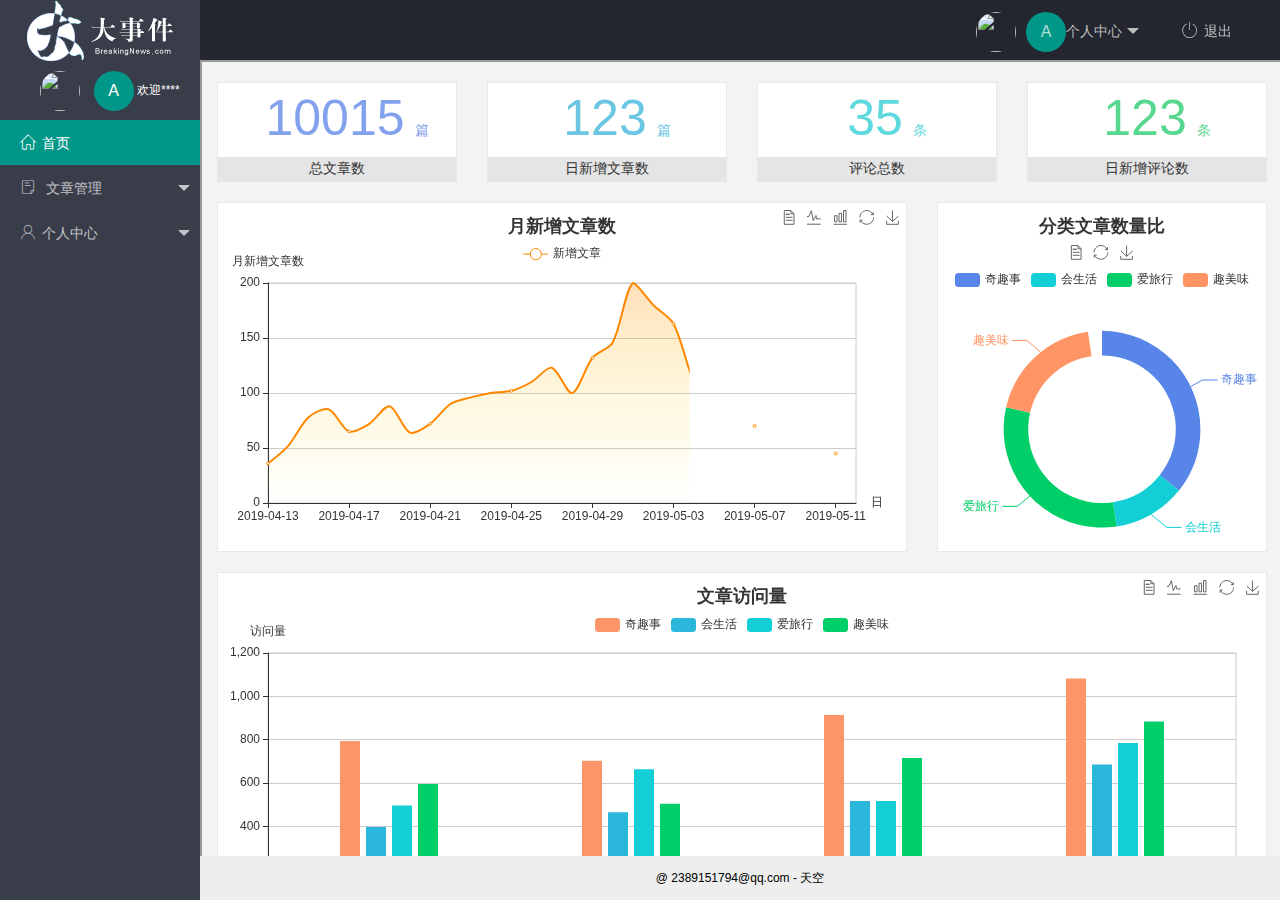
==== commit d124e922: "完成个人中心的功能开发" ====
--- a/index.html
+++ b/index.html
@@ -22,9 +22,9 @@
 							<img src="//tva1.sinaimg.cn/crop.0.0.118.118.180/5db11ff4gw1e77d3nqrv8j203b03cweg.jpg"
 								class="layui-nav-img"><span class="text-avatar">A</span>个人中心</a>
 						<dl class="layui-nav-child">
-							<dd><a href="">基本资料</a></dd>
-							<dd><a href="">更换头像</a></dd>
-							<dd><a href="">重置密码</a></dd>
+							<dd><a href="user/user_info.html" target="fm">基本资料</a></dd>
+							<dd><a href="user/user_avatar.html" target="fm">更换头像</a></dd>
+							<dd><a href="user/user_pwd.html" target="fm">重置密码</a></dd>
 						</dl>
 					</li>
 					<li class="layui-nav-item" lay-header-event="menuRight" lay-unselect>
@@ -61,9 +61,9 @@
 							<a href="javascript:;">
 								<span class="iconfont icon-user"></span>个人中心</a>
 							<dl class="layui-nav-child">
-								<dd><a href="javascript:;"><i class="layui-icon layui-icon-app"></i>基本资料</a></dd>
-								<dd><a href="javascript:;"><i class="layui-icon layui-icon-app"></i>更换头像</a></dd>
-								<dd><a href="javascript:;"><i class="layui-icon layui-icon-app"></i>重置密码</a></dd>
+								<dd><a href="user/user_info.html" target="fm"><i class="layui-icon layui-icon-app"></i>基本资料</a></dd>
+								<dd><a href="user/user_avatar.html" target="fm"><i class="layui-icon layui-icon-app"></i>更换头像</a></dd>
+								<dd><a href="user/user_pwd.html" target="fm"><i class="layui-icon layui-icon-app"></i>重置密码</a></dd>
 							</dl>
 						</li>
 					</ul>
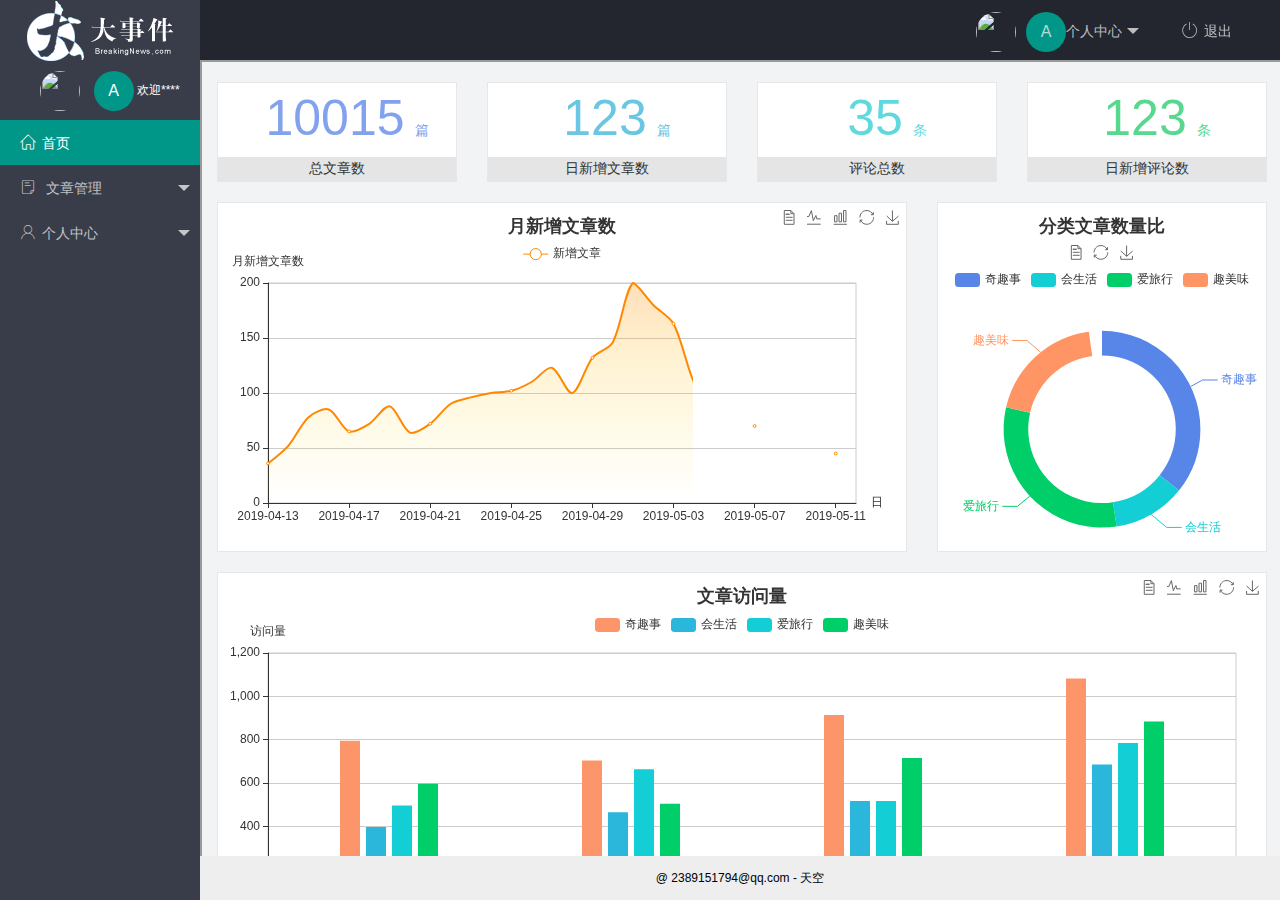
==== commit f7f92e8a: "完成文章管理相关功能的开发" ====
--- a/index.html
+++ b/index.html
@@ -52,9 +52,9 @@
 								<span class="iconfont icon-16"></span>
 								文章管理</a>
 							<dl class="layui-nav-child">
-								<dd><a href="javascript:;"><i class="layui-icon layui-icon-app"></i>文章类别</a></dd>
-								<dd><a href="javascript:;"><i class="layui-icon layui-icon-app"></i>文章列表</a></dd>
-								<dd><a href="javascript:;"><i class="layui-icon layui-icon-app"></i>发布文章</a></dd>
+								<dd><a href="article/art_cate.html" target="fm"><i class="layui-icon layui-icon-app"></i>文章类别</a></dd>
+								<dd><a href="article/art_list.html" target="fm"><i class="layui-icon layui-icon-app"></i>文章列表</a></dd>
+								<dd><a href="article/art_pub.html" target="fm"><i class="layui-icon layui-icon-app"></i>发布文章</a></dd>
 							</dl>
 						</li>
 						<li class="layui-nav-item">
